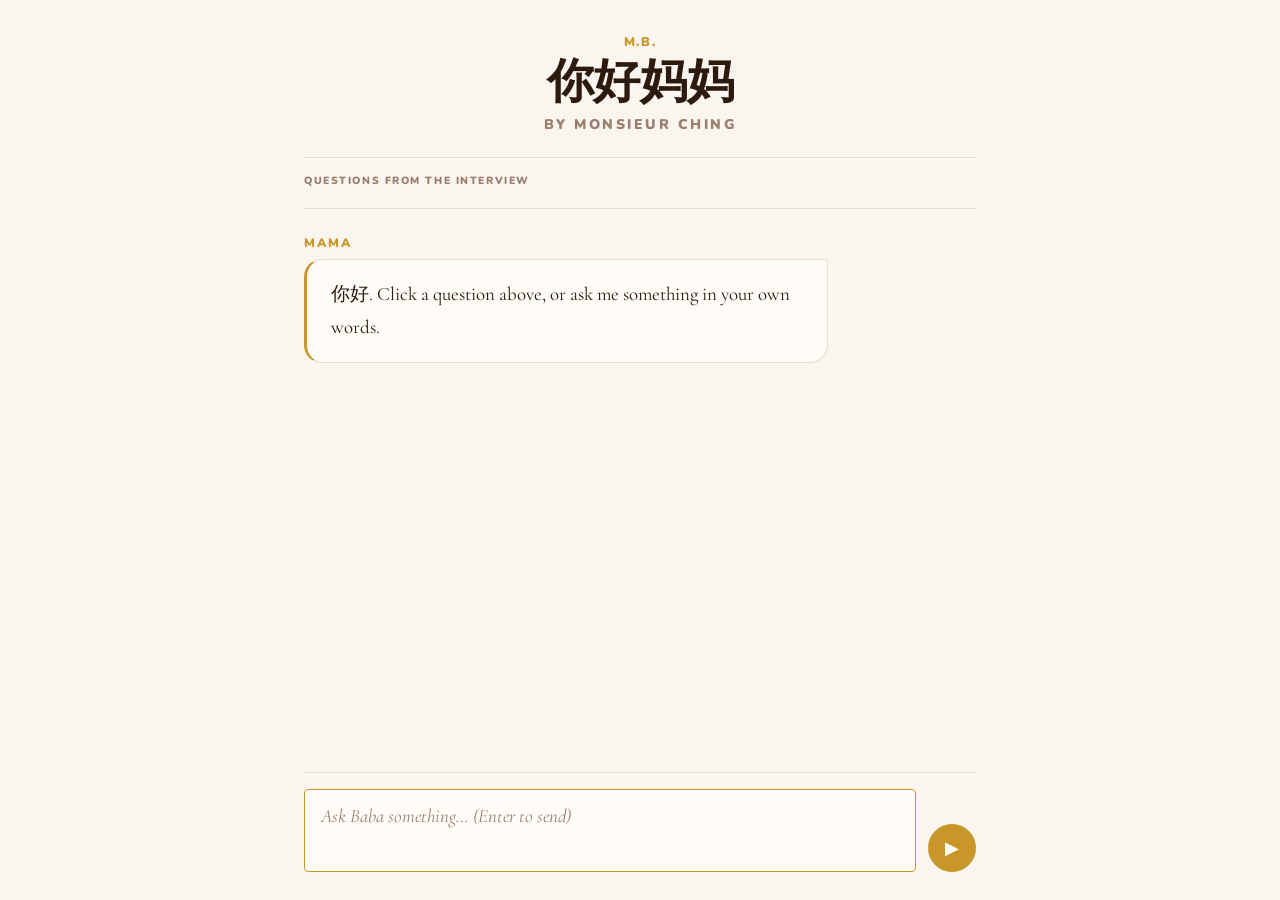
==== templates/index.html @ 6184de41 "Fix monogram M.C. → M.B. and wrap question chips vertically Co-Authored-By: Claude Sonnet 4.6 <norep" ====
<!DOCTYPE html>
<html lang="zh">
<head>
  <meta charset="UTF-8" />
  <meta name="viewport" content="width=device-width, initial-scale=1.0" />
  <title>你好妈妈</title>
  <link rel="stylesheet" href="/static/style.css" />
</head>
<body>
  <div id="app">
    <header>
      <div class="monogram">M.B.</div>
      <h1>你好妈妈</h1>
      <p class="byline">By Monsieur Ching</p>
    </header>

    <div id="questions-strip">
      <p class="qs-label">Questions from the interview</p>
      <div id="question-chips"></div>
    </div>

    <div id="chat-window">
      <div id="messages">
        <div class="message assistant">
          <div class="msg-label">Mama</div>
          <div class="bubble">
            你好. Click a question above, or ask me something in your own words.
          </div>
        </div>
      </div>
    </div>

    <div id="input-area">
      <textarea
        id="user-input"
        placeholder="Ask Baba something… (Enter to send)"
        rows="2"
        autofocus
      ></textarea>
      <button id="send-btn" title="Send">&#9654;</button>
    </div>
  </div>

  <!-- Persistent audio element: avoids autoplay policy issues across browsers -->
  <audio id="mama-audio" preload="none"></audio>

  <script>
    const messagesEl = document.getElementById("messages");
    const inputEl    = document.getElementById("user-input");
    const sendBtn    = document.getElementById("send-btn");
    const chipsEl    = document.getElementById("question-chips");

    let isLoading = false;
    const audioEl = document.getElementById("mama-audio");

    // Prime audio on first user interaction so iOS/Safari allows playback
    // after async gaps (fetch). Must be called synchronously within a gesture.
    let audioPrimed = false;
    function primeAudio() {
      if (audioPrimed) return;
      audioPrimed = true;
      const p = audioEl.play();
      if (p) p.catch(() => {});
      audioEl.pause();
    }

    // ── Load question chips ──────────────────────────────────────────
    fetch("/questions")
      .then(r => r.json())
      .then(qs => {
        let addedDivider = false;
        qs.forEach(q => {
          // Insert divider before the first non-featured, non-custom chip
          if (!addedDivider && typeof q.id === "number" && !q.custom_segments) {
            const div = document.createElement("span");
            div.className = "chip-divider";
            chipsEl.appendChild(div);
            addedDivider = true;
          }

          const chip = document.createElement("button");
          chip.className = q.custom_segments ? "chip chip-special" : "chip";
          chip.textContent = q.question.length > 90
            ? q.question.slice(0, 90) + "…"
            : q.question;
          chip.title = q.question;

          if (q.custom_segments) {
            // Custom chips play audio directly without going through /chat
            chip.addEventListener("click", () => {
              primeAudio();
              appendMessage("user", escHtml(q.question));
              const segs = q.custom_segments;
              const dur  = segs.reduce((s, seg) => s + (seg[1] - seg[0]), 0);
              const mins = Math.floor(dur / 60);
              const secs = Math.round(dur % 60);
              const durFmt = mins > 0 ? `${mins}m ${secs}s` : `${secs}s`;
              const segsJson = escHtml(JSON.stringify(segs));
              appendMessage("assistant", `
                <div class="answer-meta">${escHtml(q.start_fmt)} · ${durFmt}</div>
                <button class="replay-btn" onclick="playClip(null, null, ${segsJson})">
                  ▶ Play again
                </button>
              `);
              playClip(null, null, segs);
              scrollToBottom();
            });
          } else {
            chip.addEventListener("click", () => {
              inputEl.value = q.question;
              sendMessage();
            });
          }

          chipsEl.appendChild(chip);
        });
      });

    // ── Helpers ──────────────────────────────────────────────────────
    function scrollToBottom() {
      const w = document.getElementById("chat-window");
      w.scrollTop = w.scrollHeight;
    }

    function appendMessage(role, html) {
      const wrapper = document.createElement("div");
      wrapper.className = `message ${role}`;

      const label = document.createElement("div");
      label.className   = "msg-label";
      label.textContent = role === "user" ? "You" : "Mama";

      const bubble = document.createElement("div");
      bubble.className = "bubble";
      bubble.innerHTML = html;

      wrapper.appendChild(label);
      wrapper.appendChild(bubble);
      messagesEl.appendChild(wrapper);
      scrollToBottom();
      return bubble;
    }

    function setLoading(on) {
      isLoading        = on;
      sendBtn.disabled = on;
      inputEl.disabled = on;
      sendBtn.innerHTML = on ? "…" : "&#9654;";
    }

    function playClip(start, end, segments) {
      const url = segments
        ? `/clip?segments=${encodeURIComponent(JSON.stringify(segments))}`
        : `/clip?start=${start}&end=${end}`;
      audioEl.pause();
      audioEl.src = url;
      audioEl.load();
      audioEl.play().catch(() => {});
    }

    // ── Send ─────────────────────────────────────────────────────────
    async function sendMessage() {
      const text = inputEl.value.trim();
      if (!text || isLoading) return;

      primeAudio(); // Must be called synchronously before any await
      inputEl.value = "";
      appendMessage("user", escHtml(text));
      setLoading(true);

      const loadingBubble = appendMessage("assistant", '<span class="cursor">▌</span>');

      try {
        const res  = await fetch("/chat", {
          method:  "POST",
          headers: { "Content-Type": "application/json" },
          body:    JSON.stringify({ message: text }),
        });
        const data = await res.json();

        if (data.error) {
          loadingBubble.innerHTML = `<em>${escHtml(data.error)}</em>`;
        } else {
          const dur  = data.baba_duration || Math.round(data.clip_end - data.clip_start);
          const mins = Math.floor(dur / 60);
          const secs = dur % 60;
          const durFmt = mins > 0 ? `${mins}m ${secs}s` : `${secs}s`;
          const segs = data.baba_segments || null;
          const segsJson = segs ? escHtml(JSON.stringify(segs)) : "null";
          loadingBubble.innerHTML = `
            <div class="answer-meta">${escHtml(data.start_fmt)} · ${durFmt}</div>
            <button class="replay-btn" onclick="playClip(${data.clip_start}, ${data.clip_end}, ${segsJson})">
              ▶ Play again
            </button>
          `;
          playClip(data.clip_start, data.clip_end, segs);
        }
      } catch (err) {
        loadingBubble.innerHTML = `<em>Connection error: ${escHtml(err.message)}</em>`;
      }

      setLoading(false);
      inputEl.focus();
      scrollToBottom();
    }

    function escHtml(str) {
      return String(str)
        .replace(/&/g, "&amp;")
        .replace(/</g, "&lt;")
        .replace(/>/g, "&gt;")
        .replace(/"/g, "&quot;");
    }

    sendBtn.addEventListener("click", sendMessage);
    inputEl.addEventListener("keydown", e => {
      if (e.key === "Enter" && !e.shiftKey) { e.preventDefault(); sendMessage(); }
    });
  </script>
</body>
</html>
---- static/style.css ----
/* ── Fonts ───────────────────────────────────────────────────────── */
@import url('https://fonts.googleapis.com/css2?family=Nunito:wght@900&family=Cormorant+Garamond:ital,wght@0,400;0,500;0,600;1,400;1,500&display=swap');

/* ── Reset ───────────────────────────────────────────────────────── */
*, *::before, *::after { box-sizing: border-box; margin: 0; padding: 0; }

:root {
  --ivory:  #FAF6EF;
  --page:   #FFFCF7;
  --red:    #B85450;
  --gold:   #C9962A;
  --ink:    #2C1A0E;
  --muted:  #9A8070;
  --border: #E8DDD0;

  --font-display: 'Nunito', system-ui, sans-serif;
  --font-body:    'Cormorant Garamond', Georgia, serif;
}

html, body {
  height: 100%;
  background: var(--ivory);
  color: var(--ink);
  font-family: var(--font-body);
  font-size: 18px;
  line-height: 1.7;
}

/* ── Layout ──────────────────────────────────────────────────────── */
#app {
  display: flex;
  flex-direction: column;
  height: 100vh;
  max-width: 720px;
  margin: 0 auto;
  padding: 0 24px;
}

/* ── Header ──────────────────────────────────────────────────────── */
header {
  padding: 36px 0 20px;
  text-align: center;
  flex-shrink: 0;
  border-bottom: 1px solid var(--border);
  margin-bottom: 4px;
}

.monogram {
  font-family: var(--font-display);
  font-size: 0.7rem;
  font-weight: 900;
  letter-spacing: 0.12em;
  color: var(--gold);
  margin-bottom: 10px;
  line-height: 1;
}

header h1 {
  font-family: var(--font-display);
  font-weight: 900;
  font-size: 2.6rem;
  line-height: 1;
  letter-spacing: -0.01em;
  color: var(--ink);
}

header .byline {
  margin-top: 8px;
  font-size: 0.78rem;
  letter-spacing: 0.18em;
  text-transform: uppercase;
  color: var(--muted);
  font-family: var(--font-display);
  font-weight: 900;
}

/* ── Questions Strip ─────────────────────────────────────────────── */
#questions-strip {
  padding: 10px 0 6px;
  border-bottom: 1px solid var(--border);
  flex-shrink: 0;
}

.qs-label {
  font-family: var(--font-display);
  font-size: 0.58rem;
  font-weight: 900;
  letter-spacing: 0.15em;
  text-transform: uppercase;
  color: var(--muted);
  margin-bottom: 8px;
}

#question-chips {
  display: flex;
  flex-wrap: wrap;
  gap: 8px;
  padding-bottom: 4px;
  max-height: 120px;
  overflow-y: auto;
  scrollbar-width: thin;
  scrollbar-color: var(--border) transparent;
}

#question-chips::-webkit-scrollbar       { width: 3px; }
#question-chips::-webkit-scrollbar-track { background: transparent; }
#question-chips::-webkit-scrollbar-thumb { background: var(--border); border-radius: 2px; }

.chip {
  background: var(--page);
  border: 1px solid var(--border);
  border-radius: 99px;
  padding: 5px 14px;
  font-family: var(--font-body);
  font-size: 0.88rem;
  color: var(--ink);
  cursor: pointer;
  transition: border-color 0.15s, background 0.15s;
  white-space: nowrap;
  max-width: 300px;
  overflow: hidden;
  text-overflow: ellipsis;
}

.chip:hover {
  border-color: var(--gold);
  background: var(--ivory);
}

.chip-special {
  border-color: var(--gold);
  color: var(--gold);
  font-style: italic;
}

.chip-special:hover {
  background: #FDF8EE;
  border-color: #a87b1e;
  color: #a87b1e;
}

.chip-divider {
  flex-basis: 100%;
  height: 0;
  border-top: 1px solid var(--border);
  margin: 2px 0;
}

/* ── Answer elements ─────────────────────────────────────────────── */
.answer-meta {
  font-family: var(--font-display);
  font-size: 0.58rem;
  font-weight: 900;
  letter-spacing: 0.12em;
  text-transform: uppercase;
  color: var(--gold);
  margin-bottom: 10px;
}

.answer-text {
  font-size: 1rem;
  line-height: 1.75;
  color: var(--ink);
  white-space: pre-wrap;
}

.replay-btn {
  display: inline-block;
  margin-top: 14px;
  background: none;
  border: 1px solid var(--border);
  border-radius: 4px;
  padding: 4px 14px;
  font-family: var(--font-display);
  font-size: 0.62rem;
  font-weight: 900;
  letter-spacing: 0.1em;
  color: var(--muted);
  cursor: pointer;
  transition: border-color 0.15s, color 0.15s;
}

.replay-btn:hover {
  border-color: var(--gold);
  color: var(--gold);
}

/* ── Chat Window ─────────────────────────────────────────────────── */
#chat-window {
  flex: 1;
  overflow-y: auto;
  padding: 24px 0 8px;
  scrollbar-width: thin;
  scrollbar-color: var(--border) transparent;
}

#messages {
  display: flex;
  flex-direction: column;
  gap: 28px;
}

/* ── Messages ────────────────────────────────────────────────────── */
.message { display: flex; flex-direction: column; }

.message.user      { align-items: flex-end; }
.message.assistant { align-items: flex-start; }

/* Label above each bubble */
.msg-label {
  font-size: 0.68rem;
  letter-spacing: 0.16em;
  text-transform: uppercase;
  font-family: var(--font-display);
  font-weight: 900;
  margin-bottom: 5px;
  color: var(--muted);
}

.message.user .msg-label      { color: var(--red); }
.message.assistant .msg-label { color: var(--gold); }

/* Bubbles */
.bubble {
  max-width: 78%;
  padding: 18px 24px;
  font-family: var(--font-body);
  font-size: 1.05rem;
  line-height: 1.75;
  position: relative;
}

.message.user .bubble {
  background: var(--red);
  color: #FAF6EF;
  border-radius: 2px 18px 18px 18px;
}

.message.assistant .bubble {
  background: var(--page);
  color: var(--ink);
  border-radius: 18px 2px 18px 18px;
  border: 1px solid var(--border);
  border-left: 3px solid var(--gold);
}

/* Bilingual divider inside assistant bubbles */
.message.assistant .bubble hr {
  border: none;
  border-top: 2px solid var(--border);
  margin: 1.2em 0 0.6em;
  position: relative;
}

.message.assistant .bubble hr::after {
  content: '中文';
  position: absolute;
  top: -0.65em;
  left: 0;
  background: var(--page);
  padding: 0 8px 0 0;
  font-family: var(--font-display);
  font-size: 0.58rem;
  font-weight: 900;
  letter-spacing: 0.12em;
  color: var(--gold);
  text-transform: uppercase;
}

/* Markdown inside bubbles */
.bubble p            { margin: 0 0 0.7em; }
.bubble p:last-child { margin-bottom: 0; }

.bubble strong {
  font-weight: 600;
  color: var(--ink);
}

.bubble em {
  font-style: italic;
  color: var(--muted);
}

.bubble ul, .bubble ol {
  padding-left: 1.4em;
  margin: 0.4em 0;
}

.bubble li { margin-bottom: 0.25em; }

.bubble blockquote {
  border-left: 2px solid var(--gold);
  margin: 0.6em 0;
  padding-left: 14px;
  font-style: italic;
  color: var(--muted);
}

.bubble code {
  font-family: monospace;
  font-size: 0.88em;
  background: rgba(0,0,0,0.06);
  padding: 1px 5px;
  border-radius: 3px;
}

/* Streaming cursor */
.cursor {
  display: inline-block;
  color: var(--gold);
  animation: blink 0.85s step-end infinite;
  margin-left: 1px;
}
@keyframes blink {
  0%, 100% { opacity: 1; }
  50%       { opacity: 0; }
}

/* ── Input Area ──────────────────────────────────────────────────── */
#input-area {
  display: flex;
  gap: 12px;
  align-items: flex-end;
  padding: 16px 0 28px;
  flex-shrink: 0;
  border-top: 1px solid var(--border);
  margin-top: 4px;
}

#user-input {
  flex: 1;
  background: var(--page);
  color: var(--ink);
  border: 1px solid var(--border);
  border-radius: 4px;
  padding: 12px 16px;
  font-family: var(--font-body);
  font-size: 1.05rem;
  line-height: 1.5;
  resize: none;
  outline: none;
  transition: border-color 0.2s;
  min-height: 52px;
  max-height: 160px;
  overflow-y: auto;
}

#user-input:focus {
  border-color: var(--gold);
}

#user-input::placeholder {
  color: var(--muted);
  font-style: italic;
}

#send-btn {
  background: var(--gold);
  color: #fff;
  border: none;
  border-radius: 50%;
  width: 48px;
  height: 48px;
  font-size: 1rem;
  cursor: pointer;
  flex-shrink: 0;
  transition: background 0.2s, transform 0.1s;
  display: flex;
  align-items: center;
  justify-content: center;
}

#send-btn:hover:not(:disabled) {
  background: #B8821A;
  transform: scale(1.06);
}

#send-btn:disabled {
  opacity: 0.45;
  cursor: not-allowed;
}

/* ── Scrollbar ───────────────────────────────────────────────────── */
#chat-window::-webkit-scrollbar       { width: 4px; }
#chat-window::-webkit-scrollbar-track { background: transparent; }
#chat-window::-webkit-scrollbar-thumb { background: var(--border); border-radius: 2px; }

/* ── Responsive ──────────────────────────────────────────────────── */
@media (max-width: 540px) {
  .bubble { max-width: 90%; font-size: 1rem; }
  header h1 { font-size: 2rem; }
}
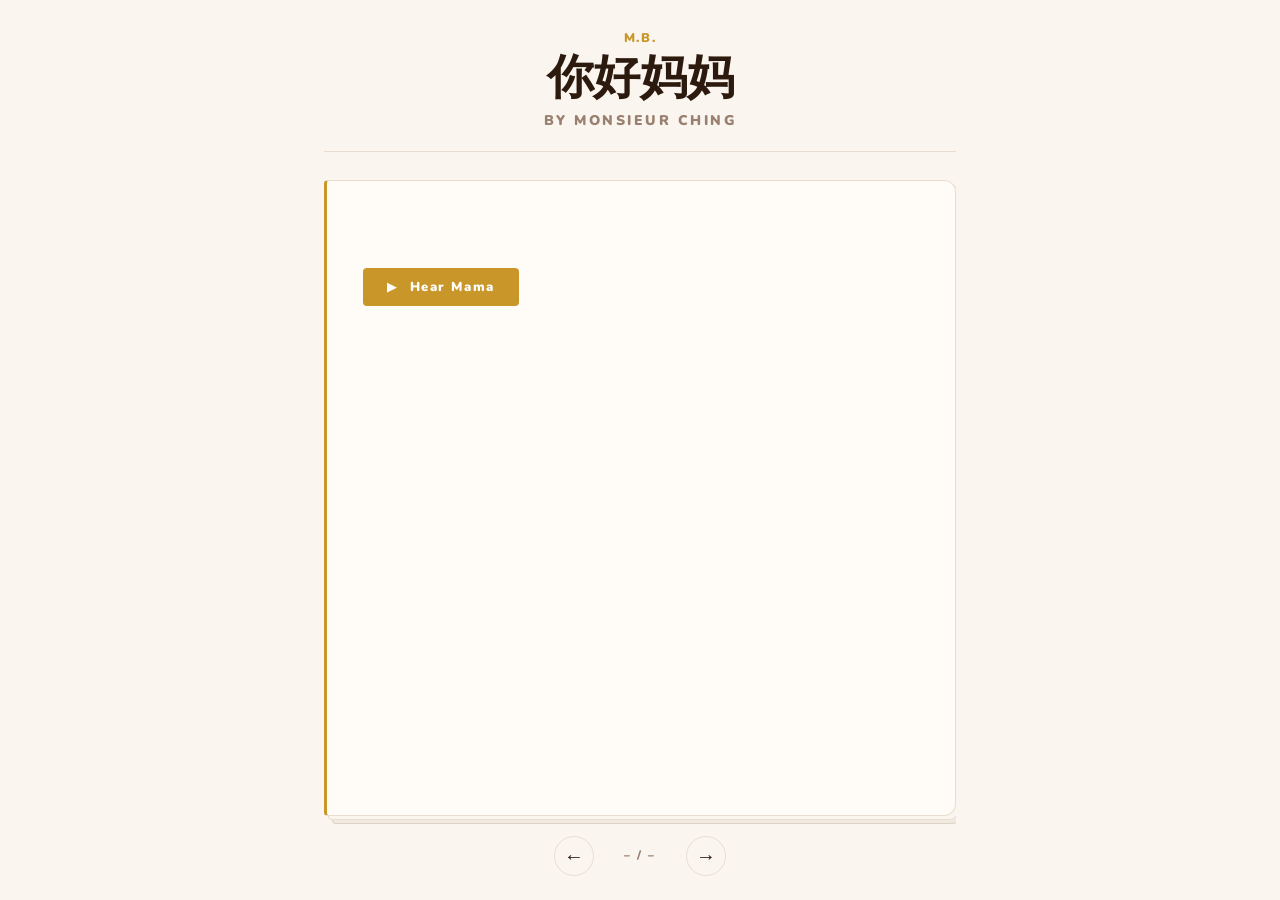
==== commit 1a81cf63: "Replace chat UI with card deck flipbook experience Each question is now a full card. Tap "Hear Mama"" ====
--- a/templates/index.html
+++ b/templates/index.html
@@ -14,48 +14,47 @@
       <p class="byline">By Monsieur Ching</p>
     </header>
 
-    <div id="questions-strip">
-      <p class="qs-label">Questions from the interview</p>
-      <div id="question-chips"></div>
-    </div>
-
-    <div id="chat-window">
-      <div id="messages">
-        <div class="message assistant">
-          <div class="msg-label">Mama</div>
-          <div class="bubble">
-            你好. Click a question above, or ask me something in your own words.
-          </div>
+    <div id="deck-area">
+      <div id="card">
+        <div id="card-label"></div>
+        <div id="card-question"></div>
+        <button id="play-btn">▶ &nbsp;Hear Mama</button>
+        <div id="card-answer" class="hidden">
+          <div class="answer-rule"><span>Mama's answer</span></div>
+          <div id="answer-meta"></div>
+          <div id="answer-text"></div>
+          <button id="replay-btn">▶ &nbsp;Play again</button>
         </div>
       </div>
-    </div>
 
-    <div id="input-area">
-      <textarea
-        id="user-input"
-        placeholder="Ask Baba something… (Enter to send)"
-        rows="2"
-        autofocus
-      ></textarea>
-      <button id="send-btn" title="Send">&#9654;</button>
+      <div id="card-nav">
+        <button id="prev-btn" title="Previous (←)">&#8592;</button>
+        <span id="counter-text">– / –</span>
+        <button id="next-btn" title="Next (→)">&#8594;</button>
+      </div>
     </div>
   </div>
 
-  <!-- Persistent audio element: avoids autoplay policy issues across browsers -->
   <audio id="mama-audio" preload="none"></audio>
 
   <script>
-    const messagesEl = document.getElementById("messages");
-    const inputEl    = document.getElementById("user-input");
-    const sendBtn    = document.getElementById("send-btn");
-    const chipsEl    = document.getElementById("question-chips");
+    const cardEl      = document.getElementById("card");
+    const labelEl     = document.getElementById("card-label");
+    const questionEl  = document.getElementById("card-question");
+    const playBtn     = document.getElementById("play-btn");
+    const answerEl    = document.getElementById("card-answer");
+    const answerMeta  = document.getElementById("answer-meta");
+    const answerText  = document.getElementById("answer-text");
+    const replayBtn   = document.getElementById("replay-btn");
+    const counterEl   = document.getElementById("counter-text");
+    const prevBtn     = document.getElementById("prev-btn");
+    const nextBtn     = document.getElementById("next-btn");
+    const audioEl     = document.getElementById("mama-audio");
 
-    let isLoading = false;
-    const audioEl = document.getElementById("mama-audio");
+    let cards       = [];
+    let currentIdx  = 0;
+    let audioPrimed = false;
 
-    // Prime audio on first user interaction so iOS/Safari allows playback
-    // after async gaps (fetch). Must be called synchronously within a gesture.
-    let audioPrimed = false;
     function primeAudio() {
       if (audioPrimed) return;
       audioPrimed = true;
@@ -64,158 +63,91 @@
       audioEl.pause();
     }
 
-    // ── Load question chips ──────────────────────────────────────────
-    fetch("/questions")
-      .then(r => r.json())
-      .then(qs => {
-        let addedDivider = false;
-        qs.forEach(q => {
-          // Insert divider before the first non-featured, non-custom chip
-          if (!addedDivider && typeof q.id === "number" && !q.custom_segments) {
-            const div = document.createElement("span");
-            div.className = "chip-divider";
-            chipsEl.appendChild(div);
-            addedDivider = true;
-          }
-
-          const chip = document.createElement("button");
-          chip.className = q.custom_segments ? "chip chip-special" : "chip";
-          chip.textContent = q.question.length > 90
-            ? q.question.slice(0, 90) + "…"
-            : q.question;
-          chip.title = q.question;
-
-          if (q.custom_segments) {
-            // Custom chips play audio directly without going through /chat
-            chip.addEventListener("click", () => {
-              primeAudio();
-              appendMessage("user", escHtml(q.question));
-              const segs = q.custom_segments;
-              const dur  = segs.reduce((s, seg) => s + (seg[1] - seg[0]), 0);
-              const mins = Math.floor(dur / 60);
-              const secs = Math.round(dur % 60);
-              const durFmt = mins > 0 ? `${mins}m ${secs}s` : `${secs}s`;
-              const segsJson = escHtml(JSON.stringify(segs));
-              appendMessage("assistant", `
-                <div class="answer-meta">${escHtml(q.start_fmt)} · ${durFmt}</div>
-                <button class="replay-btn" onclick="playClip(null, null, ${segsJson})">
-                  ▶ Play again
-                </button>
-              `);
-              playClip(null, null, segs);
-              scrollToBottom();
-            });
-          } else {
-            chip.addEventListener("click", () => {
-              inputEl.value = q.question;
-              sendMessage();
-            });
-          }
-
-          chipsEl.appendChild(chip);
-        });
-      });
-
-    // ── Helpers ──────────────────────────────────────────────────────
-    function scrollToBottom() {
-      const w = document.getElementById("chat-window");
-      w.scrollTop = w.scrollHeight;
-    }
-
-    function appendMessage(role, html) {
-      const wrapper = document.createElement("div");
-      wrapper.className = `message ${role}`;
-
-      const label = document.createElement("div");
-      label.className   = "msg-label";
-      label.textContent = role === "user" ? "You" : "Mama";
-
-      const bubble = document.createElement("div");
-      bubble.className = "bubble";
-      bubble.innerHTML = html;
-
-      wrapper.appendChild(label);
-      wrapper.appendChild(bubble);
-      messagesEl.appendChild(wrapper);
-      scrollToBottom();
-      return bubble;
-    }
-
-    function setLoading(on) {
-      isLoading        = on;
-      sendBtn.disabled = on;
-      inputEl.disabled = on;
-      sendBtn.innerHTML = on ? "…" : "&#9654;";
-    }
-
-    function playClip(start, end, segments) {
-      const url = segments
-        ? `/clip?segments=${encodeURIComponent(JSON.stringify(segments))}`
-        : `/clip?start=${start}&end=${end}`;
+    function playClip(segments) {
+      const url = `/clip?segments=${encodeURIComponent(JSON.stringify(segments))}`;
       audioEl.pause();
       audioEl.src = url;
       audioEl.load();
       audioEl.play().catch(() => {});
     }
 
-    // ── Send ─────────────────────────────────────────────────────────
-    async function sendMessage() {
-      const text = inputEl.value.trim();
-      if (!text || isLoading) return;
+    function renderCard() {
+      const c = cards[currentIdx];
 
-      primeAudio(); // Must be called synchronously before any await
-      inputEl.value = "";
-      appendMessage("user", escHtml(text));
-      setLoading(true);
+      labelEl.textContent    = c.label || "";
+      questionEl.textContent = c.question;
+      counterEl.textContent  = `${currentIdx + 1} / ${cards.length}`;
 
-      const loadingBubble = appendMessage("assistant", '<span class="cursor">▌</span>');
+      answerEl.classList.add("hidden");
+      playBtn.style.display = "";
+      answerText.textContent = "";
+      answerMeta.textContent = "";
 
-      try {
-        const res  = await fetch("/chat", {
-          method:  "POST",
-          headers: { "Content-Type": "application/json" },
-          body:    JSON.stringify({ message: text }),
-        });
-        const data = await res.json();
-
-        if (data.error) {
-          loadingBubble.innerHTML = `<em>${escHtml(data.error)}</em>`;
-        } else {
-          const dur  = data.baba_duration || Math.round(data.clip_end - data.clip_start);
-          const mins = Math.floor(dur / 60);
-          const secs = dur % 60;
-          const durFmt = mins > 0 ? `${mins}m ${secs}s` : `${secs}s`;
-          const segs = data.baba_segments || null;
-          const segsJson = segs ? escHtml(JSON.stringify(segs)) : "null";
-          loadingBubble.innerHTML = `
-            <div class="answer-meta">${escHtml(data.start_fmt)} · ${durFmt}</div>
-            <button class="replay-btn" onclick="playClip(${data.clip_start}, ${data.clip_end}, ${segsJson})">
-              ▶ Play again
-            </button>
-          `;
-          playClip(data.clip_start, data.clip_end, segs);
-        }
-      } catch (err) {
-        loadingBubble.innerHTML = `<em>Connection error: ${escHtml(err.message)}</em>`;
-      }
-
-      setLoading(false);
-      inputEl.focus();
-      scrollToBottom();
+      prevBtn.disabled = currentIdx === 0;
+      nextBtn.disabled = currentIdx === cards.length - 1;
     }
 
-    function escHtml(str) {
-      return String(str)
-        .replace(/&/g, "&amp;")
-        .replace(/</g, "&lt;")
-        .replace(/>/g, "&gt;")
-        .replace(/"/g, "&quot;");
+    function showCard(idx) {
+      cardEl.classList.add("fading");
+      setTimeout(() => {
+        currentIdx = idx;
+        renderCard();
+        cardEl.classList.remove("fading");
+      }, 180);
     }
 
-    sendBtn.addEventListener("click", sendMessage);
-    inputEl.addEventListener("keydown", e => {
-      if (e.key === "Enter" && !e.shiftKey) { e.preventDefault(); sendMessage(); }
+    function revealAnswer() {
+      const c    = cards[currentIdx];
+      const segs = c.custom_segments || c.segments;
+      const dur  = segs.reduce((s, seg) => s + (seg[1] - seg[0]), 0);
+      const mins = Math.floor(dur / 60);
+      const secs = Math.round(dur % 60);
+      const fmt  = mins > 0 ? `${mins}m ${secs}s` : `${secs}s`;
+
+      answerMeta.textContent = `${c.start_fmt} · ${fmt}`;
+      answerText.textContent = c.answer_text || "";
+      answerEl.classList.remove("hidden");
+      playBtn.style.display = "none";
+    }
+
+    playBtn.addEventListener("click", () => {
+      primeAudio();
+      const c = cards[currentIdx];
+      playClip(c.custom_segments || c.segments);
+      revealAnswer();
     });
+
+    replayBtn.addEventListener("click", () => {
+      primeAudio();
+      const c = cards[currentIdx];
+      playClip(c.custom_segments || c.segments);
+    });
+
+    prevBtn.addEventListener("click", () => {
+      if (currentIdx > 0) showCard(currentIdx - 1);
+    });
+
+    nextBtn.addEventListener("click", () => {
+      if (currentIdx < cards.length - 1) showCard(currentIdx + 1);
+    });
+
+    document.addEventListener("keydown", e => {
+      if (e.key === "ArrowLeft")  prevBtn.click();
+      else if (e.key === "ArrowRight") nextBtn.click();
+      else if ((e.key === " " || e.key === "Enter") && !answerEl.classList.contains("hidden") === false) {
+        // already revealed — do nothing
+      } else if (e.key === " " && answerEl.classList.contains("hidden")) {
+        e.preventDefault();
+        playBtn.click();
+      }
+    });
+
+    fetch("/questions")
+      .then(r => r.json())
+      .then(qs => {
+        cards = qs;
+        if (cards.length) renderCard();
+      });
   </script>
 </body>
 </html>
--- a/static/style.css
+++ b/static/style.css
@@ -31,18 +31,18 @@
   display: flex;
   flex-direction: column;
   height: 100vh;
-  max-width: 720px;
+  max-width: 680px;
   margin: 0 auto;
   padding: 0 24px;
 }
 
 /* ── Header ──────────────────────────────────────────────────────── */
 header {
-  padding: 36px 0 20px;
+  padding: 32px 0 18px;
   text-align: center;
   flex-shrink: 0;
   border-bottom: 1px solid var(--border);
-  margin-bottom: 4px;
+  margin-bottom: 0;
 }
 
 .monogram {
@@ -74,103 +74,153 @@
   font-weight: 900;
 }
 
-/* ── Questions Strip ─────────────────────────────────────────────── */
-#questions-strip {
-  padding: 10px 0 6px;
-  border-bottom: 1px solid var(--border);
-  flex-shrink: 0;
-}
-
-.qs-label {
-  font-family: var(--font-display);
-  font-size: 0.58rem;
-  font-weight: 900;
-  letter-spacing: 0.15em;
-  text-transform: uppercase;
-  color: var(--muted);
-  margin-bottom: 8px;
-}
-
-#question-chips {
-  display: flex;
-  flex-wrap: wrap;
-  gap: 8px;
-  padding-bottom: 4px;
-  max-height: 120px;
+/* ── Deck Area ───────────────────────────────────────────────────── */
+#deck-area {
+  flex: 1;
+  display: flex;
+  flex-direction: column;
+  padding: 28px 0 24px;
+  gap: 20px;
+  overflow: hidden;
+}
+
+/* ── Card ────────────────────────────────────────────────────────── */
+#card {
+  flex: 1;
+  display: flex;
+  flex-direction: column;
+  background: var(--page);
+  border: 1px solid var(--border);
+  border-left: 3px solid var(--gold);
+  border-radius: 4px 12px 12px 4px;
+  padding: 32px 36px 28px;
   overflow-y: auto;
+  box-shadow:
+    4px 4px 0 -1px var(--ivory),
+    4px 4px 0  0px var(--border),
+    8px 8px 0 -1px #F0E9DF,
+    8px 8px 0  0px #DDD4C6;
+  transition: opacity 0.18s ease;
   scrollbar-width: thin;
   scrollbar-color: var(--border) transparent;
 }
 
-#question-chips::-webkit-scrollbar       { width: 3px; }
-#question-chips::-webkit-scrollbar-track { background: transparent; }
-#question-chips::-webkit-scrollbar-thumb { background: var(--border); border-radius: 2px; }
-
-.chip {
-  background: var(--page);
-  border: 1px solid var(--border);
-  border-radius: 99px;
-  padding: 5px 14px;
+#card::-webkit-scrollbar       { width: 3px; }
+#card::-webkit-scrollbar-track { background: transparent; }
+#card::-webkit-scrollbar-thumb { background: var(--border); border-radius: 2px; }
+
+#card.fading { opacity: 0; }
+
+/* ── Card label ──────────────────────────────────────────────────── */
+#card-label {
+  font-family: var(--font-display);
+  font-size: 0.58rem;
+  font-weight: 900;
+  letter-spacing: 0.18em;
+  text-transform: uppercase;
+  color: var(--muted);
+  margin-bottom: 16px;
+  min-height: 1em;
+}
+
+/* ── Card question ───────────────────────────────────────────────── */
+#card-question {
   font-family: var(--font-body);
-  font-size: 0.88rem;
-  color: var(--ink);
+  font-size: 1.55rem;
+  font-weight: 500;
+  line-height: 1.45;
+  color: var(--ink);
+  flex-shrink: 0;
+}
+
+/* ── Play button ─────────────────────────────────────────────────── */
+#play-btn {
+  margin-top: 28px;
+  align-self: flex-start;
+  background: var(--gold);
+  color: #fff;
+  border: none;
+  border-radius: 4px;
+  padding: 10px 24px;
+  font-family: var(--font-display);
+  font-size: 0.72rem;
+  font-weight: 900;
+  letter-spacing: 0.12em;
   cursor: pointer;
-  transition: border-color 0.15s, background 0.15s;
+  transition: background 0.15s, transform 0.1s;
+  flex-shrink: 0;
+}
+
+#play-btn:hover {
+  background: #B8821A;
+  transform: scale(1.03);
+}
+
+/* ── Answer section ──────────────────────────────────────────────── */
+#card-answer {
+  margin-top: 28px;
+  display: flex;
+  flex-direction: column;
+  gap: 14px;
+  animation: fadeUp 0.3s ease;
+}
+
+#card-answer.hidden { display: none; }
+
+@keyframes fadeUp {
+  from { opacity: 0; transform: translateY(8px); }
+  to   { opacity: 1; transform: translateY(0); }
+}
+
+.answer-rule {
+  display: flex;
+  align-items: center;
+  gap: 12px;
+  color: var(--muted);
+}
+
+.answer-rule::before,
+.answer-rule::after {
+  content: '';
+  flex: 1;
+  height: 1px;
+  background: var(--border);
+}
+
+.answer-rule span {
+  font-family: var(--font-display);
+  font-size: 0.55rem;
+  font-weight: 900;
+  letter-spacing: 0.18em;
+  text-transform: uppercase;
   white-space: nowrap;
-  max-width: 300px;
-  overflow: hidden;
-  text-overflow: ellipsis;
-}
-
-.chip:hover {
-  border-color: var(--gold);
-  background: var(--ivory);
-}
-
-.chip-special {
-  border-color: var(--gold);
-  color: var(--gold);
+  color: var(--gold);
+}
+
+#answer-meta {
+  font-family: var(--font-display);
+  font-size: 0.58rem;
+  font-weight: 900;
+  letter-spacing: 0.12em;
+  text-transform: uppercase;
+  color: var(--muted);
+}
+
+#answer-text {
+  font-family: var(--font-body);
+  font-size: 1.05rem;
+  line-height: 1.75;
+  color: var(--ink);
   font-style: italic;
-}
-
-.chip-special:hover {
-  background: #FDF8EE;
-  border-color: #a87b1e;
-  color: #a87b1e;
-}
-
-.chip-divider {
-  flex-basis: 100%;
-  height: 0;
-  border-top: 1px solid var(--border);
-  margin: 2px 0;
-}
-
-/* ── Answer elements ─────────────────────────────────────────────── */
-.answer-meta {
-  font-family: var(--font-display);
-  font-size: 0.58rem;
-  font-weight: 900;
-  letter-spacing: 0.12em;
-  text-transform: uppercase;
-  color: var(--gold);
-  margin-bottom: 10px;
-}
-
-.answer-text {
-  font-size: 1rem;
-  line-height: 1.75;
-  color: var(--ink);
   white-space: pre-wrap;
 }
 
-.replay-btn {
-  display: inline-block;
-  margin-top: 14px;
+#replay-btn {
+  align-self: flex-start;
   background: none;
   border: 1px solid var(--border);
   border-radius: 4px;
-  padding: 4px 14px;
+  padding: 5px 16px;
   font-family: var(--font-display);
   font-size: 0.62rem;
   font-weight: 900;
@@ -180,213 +230,62 @@
   transition: border-color 0.15s, color 0.15s;
 }
 
-.replay-btn:hover {
+#replay-btn:hover {
   border-color: var(--gold);
   color: var(--gold);
 }
 
-/* ── Chat Window ─────────────────────────────────────────────────── */
-#chat-window {
-  flex: 1;
-  overflow-y: auto;
-  padding: 24px 0 8px;
-  scrollbar-width: thin;
-  scrollbar-color: var(--border) transparent;
-}
-
-#messages {
-  display: flex;
-  flex-direction: column;
-  gap: 28px;
-}
-
-/* ── Messages ────────────────────────────────────────────────────── */
-.message { display: flex; flex-direction: column; }
-
-.message.user      { align-items: flex-end; }
-.message.assistant { align-items: flex-start; }
-
-/* Label above each bubble */
-.msg-label {
-  font-size: 0.68rem;
-  letter-spacing: 0.16em;
-  text-transform: uppercase;
-  font-family: var(--font-display);
-  font-weight: 900;
-  margin-bottom: 5px;
-  color: var(--muted);
-}
-
-.message.user .msg-label      { color: var(--red); }
-.message.assistant .msg-label { color: var(--gold); }
-
-/* Bubbles */
-.bubble {
-  max-width: 78%;
-  padding: 18px 24px;
-  font-family: var(--font-body);
-  font-size: 1.05rem;
-  line-height: 1.75;
-  position: relative;
-}
-
-.message.user .bubble {
-  background: var(--red);
-  color: #FAF6EF;
-  border-radius: 2px 18px 18px 18px;
-}
-
-.message.assistant .bubble {
-  background: var(--page);
-  color: var(--ink);
-  border-radius: 18px 2px 18px 18px;
-  border: 1px solid var(--border);
-  border-left: 3px solid var(--gold);
-}
-
-/* Bilingual divider inside assistant bubbles */
-.message.assistant .bubble hr {
-  border: none;
-  border-top: 2px solid var(--border);
-  margin: 1.2em 0 0.6em;
-  position: relative;
-}
-
-.message.assistant .bubble hr::after {
-  content: '中文';
-  position: absolute;
-  top: -0.65em;
-  left: 0;
-  background: var(--page);
-  padding: 0 8px 0 0;
-  font-family: var(--font-display);
-  font-size: 0.58rem;
-  font-weight: 900;
-  letter-spacing: 0.12em;
-  color: var(--gold);
-  text-transform: uppercase;
-}
-
-/* Markdown inside bubbles */
-.bubble p            { margin: 0 0 0.7em; }
-.bubble p:last-child { margin-bottom: 0; }
-
-.bubble strong {
-  font-weight: 600;
-  color: var(--ink);
-}
-
-.bubble em {
-  font-style: italic;
-  color: var(--muted);
-}
-
-.bubble ul, .bubble ol {
-  padding-left: 1.4em;
-  margin: 0.4em 0;
-}
-
-.bubble li { margin-bottom: 0.25em; }
-
-.bubble blockquote {
-  border-left: 2px solid var(--gold);
-  margin: 0.6em 0;
-  padding-left: 14px;
-  font-style: italic;
-  color: var(--muted);
-}
-
-.bubble code {
-  font-family: monospace;
-  font-size: 0.88em;
-  background: rgba(0,0,0,0.06);
-  padding: 1px 5px;
-  border-radius: 3px;
-}
-
-/* Streaming cursor */
-.cursor {
-  display: inline-block;
-  color: var(--gold);
-  animation: blink 0.85s step-end infinite;
-  margin-left: 1px;
-}
-@keyframes blink {
-  0%, 100% { opacity: 1; }
-  50%       { opacity: 0; }
-}
-
-/* ── Input Area ──────────────────────────────────────────────────── */
-#input-area {
-  display: flex;
-  gap: 12px;
-  align-items: flex-end;
-  padding: 16px 0 28px;
-  flex-shrink: 0;
-  border-top: 1px solid var(--border);
-  margin-top: 4px;
-}
-
-#user-input {
-  flex: 1;
-  background: var(--page);
-  color: var(--ink);
-  border: 1px solid var(--border);
-  border-radius: 4px;
-  padding: 12px 16px;
-  font-family: var(--font-body);
-  font-size: 1.05rem;
-  line-height: 1.5;
-  resize: none;
-  outline: none;
-  transition: border-color 0.2s;
-  min-height: 52px;
-  max-height: 160px;
-  overflow-y: auto;
-}
-
-#user-input:focus {
-  border-color: var(--gold);
-}
-
-#user-input::placeholder {
-  color: var(--muted);
-  font-style: italic;
-}
-
-#send-btn {
-  background: var(--gold);
-  color: #fff;
-  border: none;
-  border-radius: 50%;
-  width: 48px;
-  height: 48px;
-  font-size: 1rem;
-  cursor: pointer;
-  flex-shrink: 0;
-  transition: background 0.2s, transform 0.1s;
+/* ── Navigation ──────────────────────────────────────────────────── */
+#card-nav {
+  flex-shrink: 0;
   display: flex;
   align-items: center;
   justify-content: center;
-}
-
-#send-btn:hover:not(:disabled) {
-  background: #B8821A;
-  transform: scale(1.06);
-}
-
-#send-btn:disabled {
-  opacity: 0.45;
+  gap: 20px;
+}
+
+#counter-text {
+  font-family: var(--font-display);
+  font-size: 0.65rem;
+  font-weight: 900;
+  letter-spacing: 0.18em;
+  color: var(--muted);
+  min-width: 52px;
+  text-align: center;
+}
+
+#prev-btn,
+#next-btn {
+  background: none;
+  border: 1px solid var(--border);
+  border-radius: 50%;
+  width: 40px;
+  height: 40px;
+  font-size: 1.1rem;
+  color: var(--ink);
+  cursor: pointer;
+  transition: border-color 0.15s, color 0.15s, transform 0.1s;
+  display: flex;
+  align-items: center;
+  justify-content: center;
+}
+
+#prev-btn:hover:not(:disabled),
+#next-btn:hover:not(:disabled) {
+  border-color: var(--gold);
+  color: var(--gold);
+  transform: scale(1.08);
+}
+
+#prev-btn:disabled,
+#next-btn:disabled {
+  opacity: 0.25;
   cursor: not-allowed;
 }
-
-/* ── Scrollbar ───────────────────────────────────────────────────── */
-#chat-window::-webkit-scrollbar       { width: 4px; }
-#chat-window::-webkit-scrollbar-track { background: transparent; }
-#chat-window::-webkit-scrollbar-thumb { background: var(--border); border-radius: 2px; }
 
 /* ── Responsive ──────────────────────────────────────────────────── */
 @media (max-width: 540px) {
-  .bubble { max-width: 90%; font-size: 1rem; }
-  header h1 { font-size: 2rem; }
-}
+  header h1     { font-size: 2rem; }
+  #card         { padding: 24px 22px 20px; }
+  #card-question { font-size: 1.3rem; }
+}
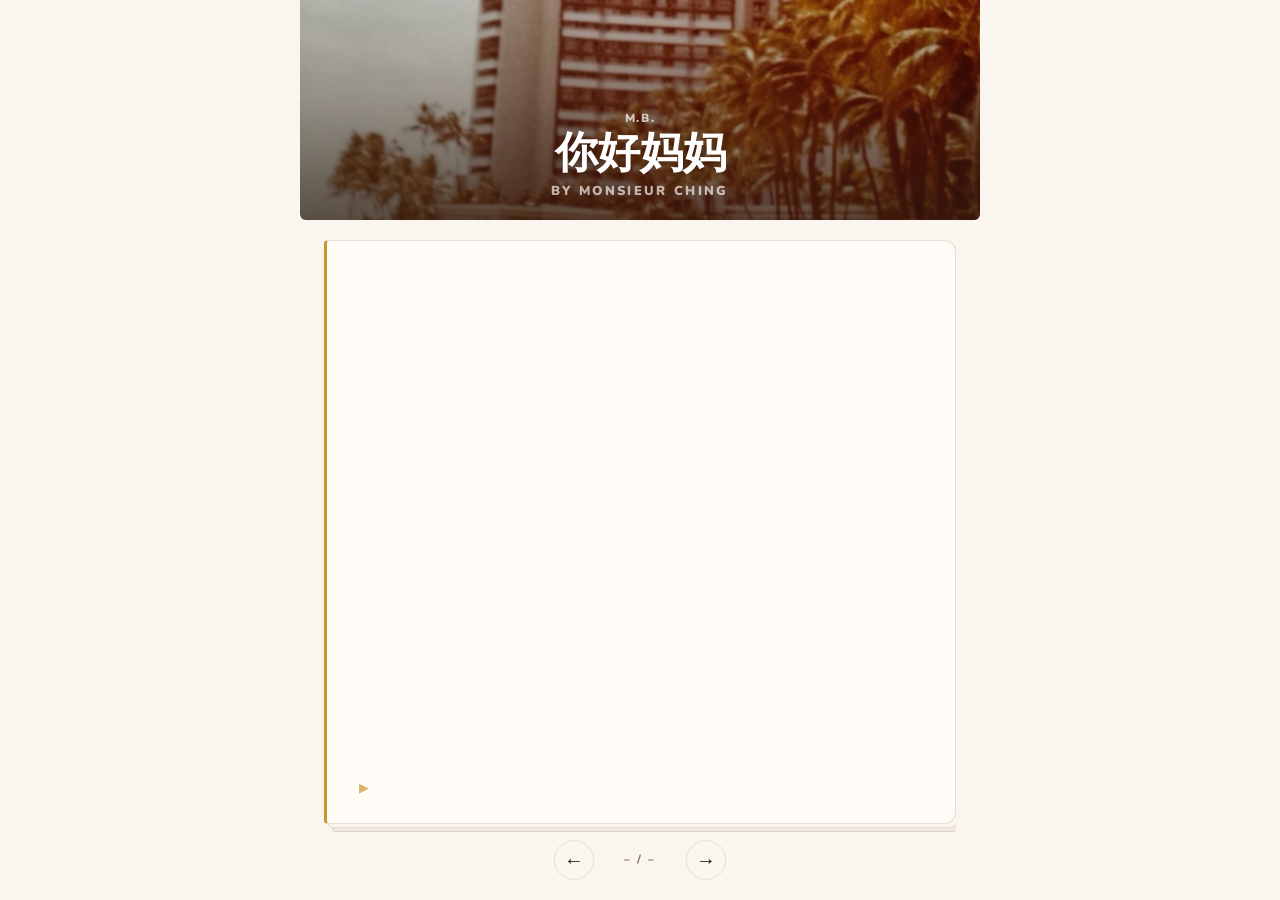
==== commit 2e66299d: "Add rotating photos to header, make card fully clickable - Five vintage family photos crossfade in t" ====
--- a/templates/index.html
+++ b/templates/index.html
@@ -8,22 +8,32 @@
 </head>
 <body>
   <div id="app">
+
     <header>
-      <div class="monogram">M.B.</div>
-      <h1>你好妈妈</h1>
-      <p class="byline">By Monsieur Ching</p>
+      <div id="photo-stage">
+        <img class="photo active" src="/static/photos/photo1.jpg" alt="">
+        <img class="photo"        src="/static/photos/photo2.jpg" alt="">
+        <img class="photo"        src="/static/photos/photo3.jpg" alt="">
+        <img class="photo"        src="/static/photos/photo4.jpg" alt="">
+        <img class="photo"        src="/static/photos/photo5.jpg" alt="">
+      </div>
+      <div id="header-text">
+        <div class="monogram">M.B.</div>
+        <h1>你好妈妈</h1>
+        <p class="byline">By Monsieur Ching</p>
+      </div>
     </header>
 
     <div id="deck-area">
-      <div id="card">
+      <div id="card" class="playable" role="button" tabindex="0" aria-label="Tap to hear Mama's answer">
         <div id="card-label"></div>
         <div id="card-question"></div>
-        <button id="play-btn">▶ &nbsp;Hear Mama</button>
+        <div id="card-hint">&#9654;</div>
         <div id="card-answer" class="hidden">
           <div class="answer-rule"><span>Mama's answer</span></div>
           <div id="answer-meta"></div>
           <div id="answer-text"></div>
-          <button id="replay-btn">▶ &nbsp;Play again</button>
+          <button id="replay-btn">&#9654; &nbsp;Play again</button>
         </div>
       </div>
 
@@ -33,28 +43,31 @@
         <button id="next-btn" title="Next (→)">&#8594;</button>
       </div>
     </div>
+
   </div>
 
   <audio id="mama-audio" preload="none"></audio>
 
   <script>
-    const cardEl      = document.getElementById("card");
-    const labelEl     = document.getElementById("card-label");
-    const questionEl  = document.getElementById("card-question");
-    const playBtn     = document.getElementById("play-btn");
-    const answerEl    = document.getElementById("card-answer");
-    const answerMeta  = document.getElementById("answer-meta");
-    const answerText  = document.getElementById("answer-text");
-    const replayBtn   = document.getElementById("replay-btn");
-    const counterEl   = document.getElementById("counter-text");
-    const prevBtn     = document.getElementById("prev-btn");
-    const nextBtn     = document.getElementById("next-btn");
-    const audioEl     = document.getElementById("mama-audio");
+    // ── Elements ─────────────────────────────────────────────────────
+    const cardEl     = document.getElementById("card");
+    const labelEl    = document.getElementById("card-label");
+    const questionEl = document.getElementById("card-question");
+    const hintEl     = document.getElementById("card-hint");
+    const answerEl   = document.getElementById("card-answer");
+    const answerMeta = document.getElementById("answer-meta");
+    const answerText = document.getElementById("answer-text");
+    const replayBtn  = document.getElementById("replay-btn");
+    const counterEl  = document.getElementById("counter-text");
+    const prevBtn    = document.getElementById("prev-btn");
+    const nextBtn    = document.getElementById("next-btn");
+    const audioEl    = document.getElementById("mama-audio");
 
-    let cards       = [];
-    let currentIdx  = 0;
+    let cards      = [];
+    let currentIdx = 0;
     let audioPrimed = false;
 
+    // ── Audio ─────────────────────────────────────────────────────────
     function primeAudio() {
       if (audioPrimed) return;
       audioPrimed = true;
@@ -71,18 +84,17 @@
       audioEl.play().catch(() => {});
     }
 
+    // ── Card rendering ────────────────────────────────────────────────
     function renderCard() {
       const c = cards[currentIdx];
-
       labelEl.textContent    = c.label || "";
       questionEl.textContent = c.question;
       counterEl.textContent  = `${currentIdx + 1} / ${cards.length}`;
-
       answerEl.classList.add("hidden");
-      playBtn.style.display = "";
       answerText.textContent = "";
       answerMeta.textContent = "";
-
+      hintEl.style.display   = "";
+      cardEl.classList.add("playable");
       prevBtn.disabled = currentIdx === 0;
       nextBtn.disabled = currentIdx === cards.length - 1;
     }
@@ -107,41 +119,52 @@
       answerMeta.textContent = `${c.start_fmt} · ${fmt}`;
       answerText.textContent = c.answer_text || "";
       answerEl.classList.remove("hidden");
-      playBtn.style.display = "none";
+      hintEl.style.display = "none";
+      cardEl.classList.remove("playable");
     }
 
-    playBtn.addEventListener("click", () => {
+    // ── Card click ────────────────────────────────────────────────────
+    cardEl.addEventListener("click", () => {
+      if (!cardEl.classList.contains("playable")) return;
       primeAudio();
       const c = cards[currentIdx];
       playClip(c.custom_segments || c.segments);
       revealAnswer();
     });
 
-    replayBtn.addEventListener("click", () => {
-      primeAudio();
-      const c = cards[currentIdx];
-      playClip(c.custom_segments || c.segments);
-    });
-
-    prevBtn.addEventListener("click", () => {
-      if (currentIdx > 0) showCard(currentIdx - 1);
-    });
-
-    nextBtn.addEventListener("click", () => {
-      if (currentIdx < cards.length - 1) showCard(currentIdx + 1);
-    });
-
-    document.addEventListener("keydown", e => {
-      if (e.key === "ArrowLeft")  prevBtn.click();
-      else if (e.key === "ArrowRight") nextBtn.click();
-      else if ((e.key === " " || e.key === "Enter") && !answerEl.classList.contains("hidden") === false) {
-        // already revealed — do nothing
-      } else if (e.key === " " && answerEl.classList.contains("hidden")) {
+    cardEl.addEventListener("keydown", e => {
+      if (e.key === "Enter" || e.key === " ") {
         e.preventDefault();
-        playBtn.click();
+        cardEl.click();
       }
     });
 
+    replayBtn.addEventListener("click", e => {
+      e.stopPropagation();
+      primeAudio();
+      playClip(cards[currentIdx].custom_segments || cards[currentIdx].segments);
+    });
+
+    // ── Navigation ────────────────────────────────────────────────────
+    prevBtn.addEventListener("click", () => { if (currentIdx > 0) showCard(currentIdx - 1); });
+    nextBtn.addEventListener("click", () => { if (currentIdx < cards.length - 1) showCard(currentIdx + 1); });
+
+    document.addEventListener("keydown", e => {
+      if (e.target === cardEl) return;
+      if (e.key === "ArrowLeft")  prevBtn.click();
+      if (e.key === "ArrowRight") nextBtn.click();
+    });
+
+    // ── Photo rotation ────────────────────────────────────────────────
+    const photos  = Array.from(document.querySelectorAll(".photo"));
+    let photoIdx  = 0;
+    setInterval(() => {
+      photos[photoIdx].classList.remove("active");
+      photoIdx = (photoIdx + 1) % photos.length;
+      photos[photoIdx].classList.add("active");
+    }, 4500);
+
+    // ── Load ──────────────────────────────────────────────────────────
     fetch("/questions")
       .then(r => r.json())
       .then(qs => {
--- a/static/style.css
+++ b/static/style.css
@@ -26,7 +26,7 @@
   line-height: 1.7;
 }
 
-/* ── Layout ──────────────────────────────────────────────────────── */
+/* ── App layout ──────────────────────────────────────────────────── */
 #app {
   display: flex;
   flex-direction: column;
@@ -36,51 +36,95 @@
   padding: 0 24px;
 }
 
-/* ── Header ──────────────────────────────────────────────────────── */
+/* ── Header / Photo stage ────────────────────────────────────────── */
 header {
-  padding: 32px 0 18px;
+  flex-shrink: 0;
+  position: relative;
+  height: 220px;
+  overflow: hidden;
+  border-radius: 0 0 6px 6px;
+  margin: 0 -24px;          /* bleed to edges */
+}
+
+#photo-stage {
+  position: absolute;
+  inset: 0;
+}
+
+.photo {
+  position: absolute;
+  inset: 0;
+  width: 100%;
+  height: 100%;
+  object-fit: cover;
+  object-position: center 20%;
+  opacity: 0;
+  transition: opacity 1.2s ease;
+}
+
+.photo.active { opacity: 1; }
+
+/* gradient scrim so text is always legible */
+header::after {
+  content: '';
+  position: absolute;
+  inset: 0;
+  background: linear-gradient(
+    to bottom,
+    rgba(44, 26, 14, 0.12) 0%,
+    rgba(44, 26, 14, 0.55) 70%,
+    rgba(44, 26, 14, 0.72) 100%
+  );
+  pointer-events: none;
+}
+
+#header-text {
+  position: absolute;
+  bottom: 0;
+  left: 0;
+  right: 0;
+  padding: 0 24px 18px;
   text-align: center;
-  flex-shrink: 0;
-  border-bottom: 1px solid var(--border);
-  margin-bottom: 0;
+  z-index: 1;
 }
 
 .monogram {
   font-family: var(--font-display);
-  font-size: 0.7rem;
-  font-weight: 900;
-  letter-spacing: 0.12em;
-  color: var(--gold);
-  margin-bottom: 10px;
+  font-size: 0.65rem;
+  font-weight: 900;
+  letter-spacing: 0.14em;
+  color: rgba(255,255,255,0.7);
+  margin-bottom: 6px;
   line-height: 1;
 }
 
 header h1 {
   font-family: var(--font-display);
   font-weight: 900;
-  font-size: 2.6rem;
+  font-size: 2.4rem;
   line-height: 1;
   letter-spacing: -0.01em;
-  color: var(--ink);
+  color: #fff;
+  text-shadow: 0 1px 8px rgba(44,26,14,0.4);
 }
 
 header .byline {
-  margin-top: 8px;
-  font-size: 0.78rem;
+  margin-top: 6px;
+  font-size: 0.72rem;
   letter-spacing: 0.18em;
   text-transform: uppercase;
-  color: var(--muted);
-  font-family: var(--font-display);
-  font-weight: 900;
-}
-
-/* ── Deck Area ───────────────────────────────────────────────────── */
+  color: rgba(255,255,255,0.65);
+  font-family: var(--font-display);
+  font-weight: 900;
+}
+
+/* ── Deck area ───────────────────────────────────────────────────── */
 #deck-area {
   flex: 1;
   display: flex;
   flex-direction: column;
-  padding: 28px 0 24px;
-  gap: 20px;
+  padding: 20px 0 20px;
+  gap: 16px;
   overflow: hidden;
 }
 
@@ -93,16 +137,17 @@
   border: 1px solid var(--border);
   border-left: 3px solid var(--gold);
   border-radius: 4px 12px 12px 4px;
-  padding: 32px 36px 28px;
+  padding: 28px 32px 24px;
   overflow-y: auto;
   box-shadow:
     4px 4px 0 -1px var(--ivory),
     4px 4px 0  0px var(--border),
     8px 8px 0 -1px #F0E9DF,
     8px 8px 0  0px #DDD4C6;
-  transition: opacity 0.18s ease;
+  transition: opacity 0.18s ease, border-color 0.2s, box-shadow 0.2s;
   scrollbar-width: thin;
   scrollbar-color: var(--border) transparent;
+  outline: none;
 }
 
 #card::-webkit-scrollbar       { width: 3px; }
@@ -111,58 +156,64 @@
 
 #card.fading { opacity: 0; }
 
+#card.playable {
+  cursor: pointer;
+}
+
+#card.playable:hover {
+  border-color: var(--gold);
+  box-shadow:
+    4px 4px 0 -1px var(--ivory),
+    4px 4px 0  0px var(--gold),
+    8px 8px 0 -1px #F0E9DF,
+    8px 8px 0  0px #DDD4C6;
+}
+
 /* ── Card label ──────────────────────────────────────────────────── */
 #card-label {
   font-family: var(--font-display);
-  font-size: 0.58rem;
+  font-size: 0.56rem;
   font-weight: 900;
   letter-spacing: 0.18em;
   text-transform: uppercase;
   color: var(--muted);
-  margin-bottom: 16px;
+  margin-bottom: 14px;
   min-height: 1em;
 }
 
 /* ── Card question ───────────────────────────────────────────────── */
 #card-question {
   font-family: var(--font-body);
-  font-size: 1.55rem;
+  font-size: 1.5rem;
   font-weight: 500;
   line-height: 1.45;
   color: var(--ink);
   flex-shrink: 0;
 }
 
-/* ── Play button ─────────────────────────────────────────────────── */
-#play-btn {
-  margin-top: 28px;
-  align-self: flex-start;
-  background: var(--gold);
-  color: #fff;
-  border: none;
-  border-radius: 4px;
-  padding: 10px 24px;
-  font-family: var(--font-display);
+/* ── Play hint ───────────────────────────────────────────────────── */
+#card-hint {
+  margin-top: auto;
+  padding-top: 20px;
   font-size: 0.72rem;
-  font-weight: 900;
-  letter-spacing: 0.12em;
-  cursor: pointer;
-  transition: background 0.15s, transform 0.1s;
+  color: var(--gold);
+  letter-spacing: 0.08em;
+  font-family: var(--font-display);
+  font-weight: 900;
+  opacity: 0.7;
+  transition: opacity 0.2s;
   flex-shrink: 0;
 }
 
-#play-btn:hover {
-  background: #B8821A;
-  transform: scale(1.03);
-}
+#card.playable:hover #card-hint { opacity: 1; }
 
 /* ── Answer section ──────────────────────────────────────────────── */
 #card-answer {
-  margin-top: 28px;
+  margin-top: 20px;
   display: flex;
   flex-direction: column;
-  gap: 14px;
-  animation: fadeUp 0.3s ease;
+  gap: 12px;
+  animation: fadeUp 0.35s ease;
 }
 
 #card-answer.hidden { display: none; }
@@ -175,8 +226,7 @@
 .answer-rule {
   display: flex;
   align-items: center;
-  gap: 12px;
-  color: var(--muted);
+  gap: 10px;
 }
 
 .answer-rule::before,
@@ -189,7 +239,7 @@
 
 .answer-rule span {
   font-family: var(--font-display);
-  font-size: 0.55rem;
+  font-size: 0.54rem;
   font-weight: 900;
   letter-spacing: 0.18em;
   text-transform: uppercase;
@@ -199,7 +249,7 @@
 
 #answer-meta {
   font-family: var(--font-display);
-  font-size: 0.58rem;
+  font-size: 0.56rem;
   font-weight: 900;
   letter-spacing: 0.12em;
   text-transform: uppercase;
@@ -222,7 +272,7 @@
   border-radius: 4px;
   padding: 5px 16px;
   font-family: var(--font-display);
-  font-size: 0.62rem;
+  font-size: 0.6rem;
   font-weight: 900;
   letter-spacing: 0.1em;
   color: var(--muted);
@@ -246,7 +296,7 @@
 
 #counter-text {
   font-family: var(--font-display);
-  font-size: 0.65rem;
+  font-size: 0.62rem;
   font-weight: 900;
   letter-spacing: 0.18em;
   color: var(--muted);
@@ -285,7 +335,8 @@
 
 /* ── Responsive ──────────────────────────────────────────────────── */
 @media (max-width: 540px) {
-  header h1     { font-size: 2rem; }
-  #card         { padding: 24px 22px 20px; }
-  #card-question { font-size: 1.3rem; }
-}
+  header       { height: 180px; }
+  header h1    { font-size: 1.9rem; }
+  #card        { padding: 22px 20px 18px; }
+  #card-question { font-size: 1.25rem; }
+}
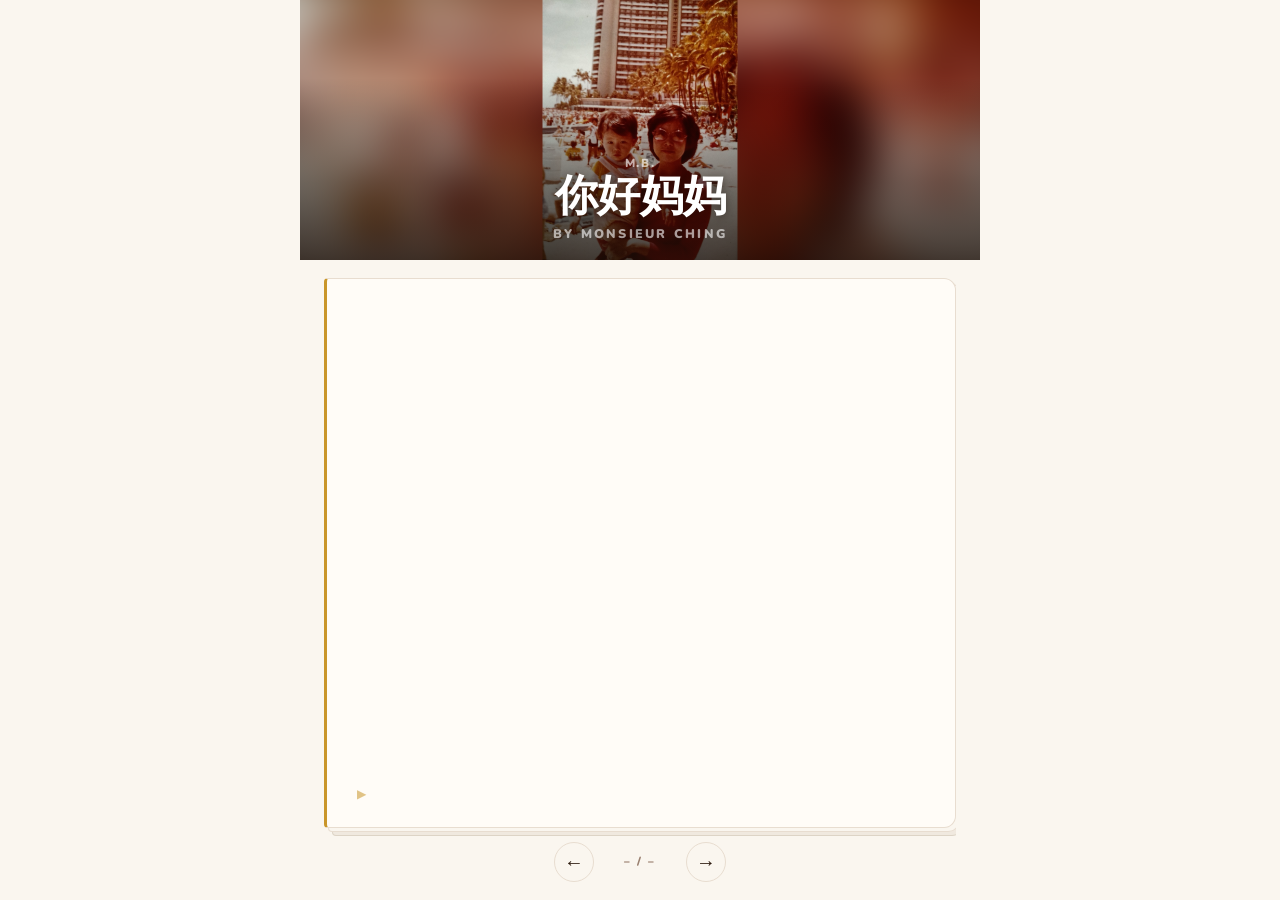
==== commit 23370984: "Fix photo cropping with blur-behind; add card colors - Photos now show full-height centered with a s" ====
--- a/templates/index.html
+++ b/templates/index.html
@@ -10,13 +10,8 @@
   <div id="app">
 
     <header>
-      <div id="photo-stage">
-        <img class="photo active" src="/static/photos/photo1.jpg" alt="">
-        <img class="photo"        src="/static/photos/photo2.jpg" alt="">
-        <img class="photo"        src="/static/photos/photo3.jpg" alt="">
-        <img class="photo"        src="/static/photos/photo4.jpg" alt="">
-        <img class="photo"        src="/static/photos/photo5.jpg" alt="">
-      </div>
+      <div id="photo-blur"></div>
+      <img id="photo-img" src="/static/photos/photo1.jpg" alt="">
       <div id="header-text">
         <div class="monogram">M.B.</div>
         <h1>你好妈妈</h1>
@@ -49,6 +44,23 @@
   <audio id="mama-audio" preload="none"></audio>
 
   <script>
+    const PHOTOS = [
+      "/static/photos/photo1.jpg",
+      "/static/photos/photo2.jpg",
+      "/static/photos/photo3.jpg",
+      "/static/photos/photo4.jpg",
+      "/static/photos/photo5.jpg",
+    ];
+
+    // Card background palettes [bg, border-color]
+    const CARD_COLORS = [
+      ["#FFFCF7", "#E8DDD0"],   // warm ivory
+      ["#FDF3F0", "#EDD8D2"],   // soft rose
+      ["#F4F6F0", "#D8DECC"],   // pale sage
+      ["#FEF8ED", "#E8D9A8"],   // warm gold
+      ["#F6F2F7", "#DCCFE0"],   // dusty lavender
+    ];
+
     // ── Elements ─────────────────────────────────────────────────────
     const cardEl     = document.getElementById("card");
     const labelEl    = document.getElementById("card-label");
@@ -62,9 +74,12 @@
     const prevBtn    = document.getElementById("prev-btn");
     const nextBtn    = document.getElementById("next-btn");
     const audioEl    = document.getElementById("mama-audio");
-
-    let cards      = [];
-    let currentIdx = 0;
+    const photoImg   = document.getElementById("photo-img");
+    const photoBlur  = document.getElementById("photo-blur");
+
+    let cards       = [];
+    let currentIdx  = 0;
+    let photoIdx    = 0;
     let audioPrimed = false;
 
     // ── Audio ─────────────────────────────────────────────────────────
@@ -87,6 +102,8 @@
     // ── Card rendering ────────────────────────────────────────────────
     function renderCard() {
       const c = cards[currentIdx];
+      const [bg, border] = CARD_COLORS[currentIdx % CARD_COLORS.length];
+
       labelEl.textContent    = c.label || "";
       questionEl.textContent = c.question;
       counterEl.textContent  = `${currentIdx + 1} / ${cards.length}`;
@@ -95,6 +112,10 @@
       answerMeta.textContent = "";
       hintEl.style.display   = "";
       cardEl.classList.add("playable");
+
+      cardEl.style.setProperty("--card-bg",     bg);
+      cardEl.style.setProperty("--card-border", border);
+
       prevBtn.disabled = currentIdx === 0;
       nextBtn.disabled = currentIdx === cards.length - 1;
     }
@@ -127,16 +148,12 @@
     cardEl.addEventListener("click", () => {
       if (!cardEl.classList.contains("playable")) return;
       primeAudio();
-      const c = cards[currentIdx];
-      playClip(c.custom_segments || c.segments);
+      playClip(cards[currentIdx].custom_segments || cards[currentIdx].segments);
       revealAnswer();
     });
 
     cardEl.addEventListener("keydown", e => {
-      if (e.key === "Enter" || e.key === " ") {
-        e.preventDefault();
-        cardEl.click();
-      }
+      if (e.key === "Enter" || e.key === " ") { e.preventDefault(); cardEl.click(); }
     });
 
     replayBtn.addEventListener("click", e => {
@@ -156,13 +173,20 @@
     });
 
     // ── Photo rotation ────────────────────────────────────────────────
-    const photos  = Array.from(document.querySelectorAll(".photo"));
-    let photoIdx  = 0;
-    setInterval(() => {
-      photos[photoIdx].classList.remove("active");
-      photoIdx = (photoIdx + 1) % photos.length;
-      photos[photoIdx].classList.add("active");
-    }, 4500);
+    function cyclePhoto() {
+      photoImg.style.opacity  = "0";
+      photoBlur.style.opacity = "0";
+      setTimeout(() => {
+        photoIdx = (photoIdx + 1) % PHOTOS.length;
+        const src = PHOTOS[photoIdx];
+        photoImg.src = src;
+        photoBlur.style.backgroundImage = `url('${src}')`;
+        photoImg.style.opacity  = "1";
+        photoBlur.style.opacity = "1";
+      }, 700);
+    }
+
+    setInterval(cyclePhoto, 5000);
 
     // ── Load ──────────────────────────────────────────────────────────
     fetch("/questions")
--- a/static/style.css
+++ b/static/style.css
@@ -36,56 +36,67 @@
   padding: 0 24px;
 }
 
-/* ── Header / Photo stage ────────────────────────────────────────── */
+/* ── Header / Photo ──────────────────────────────────────────────── */
 header {
   flex-shrink: 0;
   position: relative;
-  height: 220px;
+  height: 260px;
   overflow: hidden;
-  border-radius: 0 0 6px 6px;
-  margin: 0 -24px;          /* bleed to edges */
-}
-
-#photo-stage {
+  margin: 0 -24px;
+  background: #1a0d06;   /* dark fill for any gaps */
+}
+
+/* Blurred backdrop fills the whole header */
+#photo-blur {
   position: absolute;
-  inset: 0;
-}
-
-.photo {
+  inset: -30px;           /* overshoot to hide blur edge */
+  background-size: cover;
+  background-position: center;
+  background-image: url('/static/photos/photo1.jpg');
+  filter: blur(22px);
+  transform: scale(1.05);
+  opacity: 1;
+  transition: opacity 0.7s ease;
+}
+
+/* Sharp photo, centered, full height, natural width */
+#photo-img {
   position: absolute;
-  inset: 0;
-  width: 100%;
+  top: 0;
+  left: 50%;
+  transform: translateX(-50%);
   height: 100%;
-  object-fit: cover;
-  object-position: center 20%;
-  opacity: 0;
-  transition: opacity 1.2s ease;
-}
-
-.photo.active { opacity: 1; }
-
-/* gradient scrim so text is always legible */
+  width: auto;
+  max-width: 100%;
+  object-fit: contain;
+  opacity: 1;
+  transition: opacity 0.7s ease;
+  z-index: 1;
+}
+
+/* Gradient scrim for legible text */
 header::after {
   content: '';
   position: absolute;
   inset: 0;
   background: linear-gradient(
     to bottom,
-    rgba(44, 26, 14, 0.12) 0%,
-    rgba(44, 26, 14, 0.55) 70%,
-    rgba(44, 26, 14, 0.72) 100%
+    transparent 30%,
+    rgba(26, 13, 6, 0.5) 70%,
+    rgba(26, 13, 6, 0.78) 100%
   );
+  z-index: 2;
   pointer-events: none;
 }
 
+/* Title overlay */
 #header-text {
   position: absolute;
   bottom: 0;
-  left: 0;
-  right: 0;
-  padding: 0 24px 18px;
+  left: 0; right: 0;
+  padding: 0 28px 16px;
   text-align: center;
-  z-index: 1;
+  z-index: 3;
 }
 
 .monogram {
@@ -93,8 +104,8 @@
   font-size: 0.65rem;
   font-weight: 900;
   letter-spacing: 0.14em;
-  color: rgba(255,255,255,0.7);
-  margin-bottom: 6px;
+  color: rgba(255, 255, 255, 0.65);
+  margin-bottom: 5px;
   line-height: 1;
 }
 
@@ -105,15 +116,15 @@
   line-height: 1;
   letter-spacing: -0.01em;
   color: #fff;
-  text-shadow: 0 1px 8px rgba(44,26,14,0.4);
+  text-shadow: 0 1px 10px rgba(26, 13, 6, 0.5);
 }
 
 header .byline {
-  margin-top: 6px;
-  font-size: 0.72rem;
+  margin-top: 5px;
+  font-size: 0.7rem;
   letter-spacing: 0.18em;
   text-transform: uppercase;
-  color: rgba(255,255,255,0.65);
+  color: rgba(255, 255, 255, 0.6);
   font-family: var(--font-display);
   font-weight: 900;
 }
@@ -123,61 +134,57 @@
   flex: 1;
   display: flex;
   flex-direction: column;
-  padding: 20px 0 20px;
-  gap: 16px;
+  padding: 18px 0 18px;
+  gap: 14px;
   overflow: hidden;
 }
 
 /* ── Card ────────────────────────────────────────────────────────── */
 #card {
+  --card-bg:     #FFFCF7;
+  --card-border: #E8DDD0;
+
   flex: 1;
   display: flex;
   flex-direction: column;
-  background: var(--page);
-  border: 1px solid var(--border);
+  background: var(--card-bg);
+  border: 1px solid var(--card-border);
   border-left: 3px solid var(--gold);
   border-radius: 4px 12px 12px 4px;
-  padding: 28px 32px 24px;
+  padding: 26px 30px 22px;
   overflow-y: auto;
   box-shadow:
     4px 4px 0 -1px var(--ivory),
-    4px 4px 0  0px var(--border),
+    4px 4px 0  0px var(--card-border),
     8px 8px 0 -1px #F0E9DF,
     8px 8px 0  0px #DDD4C6;
-  transition: opacity 0.18s ease, border-color 0.2s, box-shadow 0.2s;
+  transition: opacity 0.18s ease, border-color 0.2s, background 0.3s;
+  outline: none;
   scrollbar-width: thin;
-  scrollbar-color: var(--border) transparent;
-  outline: none;
+  scrollbar-color: var(--card-border) transparent;
 }
 
 #card::-webkit-scrollbar       { width: 3px; }
 #card::-webkit-scrollbar-track { background: transparent; }
-#card::-webkit-scrollbar-thumb { background: var(--border); border-radius: 2px; }
+#card::-webkit-scrollbar-thumb { background: var(--card-border); border-radius: 2px; }
 
 #card.fading { opacity: 0; }
 
-#card.playable {
-  cursor: pointer;
-}
+#card.playable { cursor: pointer; }
 
 #card.playable:hover {
   border-color: var(--gold);
-  box-shadow:
-    4px 4px 0 -1px var(--ivory),
-    4px 4px 0  0px var(--gold),
-    8px 8px 0 -1px #F0E9DF,
-    8px 8px 0  0px #DDD4C6;
 }
 
 /* ── Card label ──────────────────────────────────────────────────── */
 #card-label {
   font-family: var(--font-display);
-  font-size: 0.56rem;
+  font-size: 0.55rem;
   font-weight: 900;
   letter-spacing: 0.18em;
   text-transform: uppercase;
   color: var(--muted);
-  margin-bottom: 14px;
+  margin-bottom: 12px;
   min-height: 1em;
 }
 
@@ -194,22 +201,22 @@
 /* ── Play hint ───────────────────────────────────────────────────── */
 #card-hint {
   margin-top: auto;
-  padding-top: 20px;
-  font-size: 0.72rem;
+  padding-top: 18px;
+  font-size: 0.68rem;
   color: var(--gold);
-  letter-spacing: 0.08em;
-  font-family: var(--font-display);
-  font-weight: 900;
-  opacity: 0.7;
+  font-family: var(--font-display);
+  font-weight: 900;
+  opacity: 0.55;
   transition: opacity 0.2s;
   flex-shrink: 0;
+  letter-spacing: 0.05em;
 }
 
 #card.playable:hover #card-hint { opacity: 1; }
 
 /* ── Answer section ──────────────────────────────────────────────── */
 #card-answer {
-  margin-top: 20px;
+  margin-top: 18px;
   display: flex;
   flex-direction: column;
   gap: 12px;
@@ -219,7 +226,7 @@
 #card-answer.hidden { display: none; }
 
 @keyframes fadeUp {
-  from { opacity: 0; transform: translateY(8px); }
+  from { opacity: 0; transform: translateY(6px); }
   to   { opacity: 1; transform: translateY(0); }
 }
 
@@ -234,12 +241,12 @@
   content: '';
   flex: 1;
   height: 1px;
-  background: var(--border);
+  background: var(--card-border);
 }
 
 .answer-rule span {
   font-family: var(--font-display);
-  font-size: 0.54rem;
+  font-size: 0.53rem;
   font-weight: 900;
   letter-spacing: 0.18em;
   text-transform: uppercase;
@@ -249,7 +256,7 @@
 
 #answer-meta {
   font-family: var(--font-display);
-  font-size: 0.56rem;
+  font-size: 0.55rem;
   font-weight: 900;
   letter-spacing: 0.12em;
   text-transform: uppercase;
@@ -268,7 +275,7 @@
 #replay-btn {
   align-self: flex-start;
   background: none;
-  border: 1px solid var(--border);
+  border: 1px solid var(--card-border);
   border-radius: 4px;
   padding: 5px 16px;
   font-family: var(--font-display);
@@ -335,8 +342,8 @@
 
 /* ── Responsive ──────────────────────────────────────────────────── */
 @media (max-width: 540px) {
-  header       { height: 180px; }
-  header h1    { font-size: 1.9rem; }
-  #card        { padding: 22px 20px 18px; }
+  header         { height: 210px; }
+  header h1      { font-size: 1.9rem; }
+  #card          { padding: 20px 18px 16px; }
   #card-question { font-size: 1.25rem; }
 }
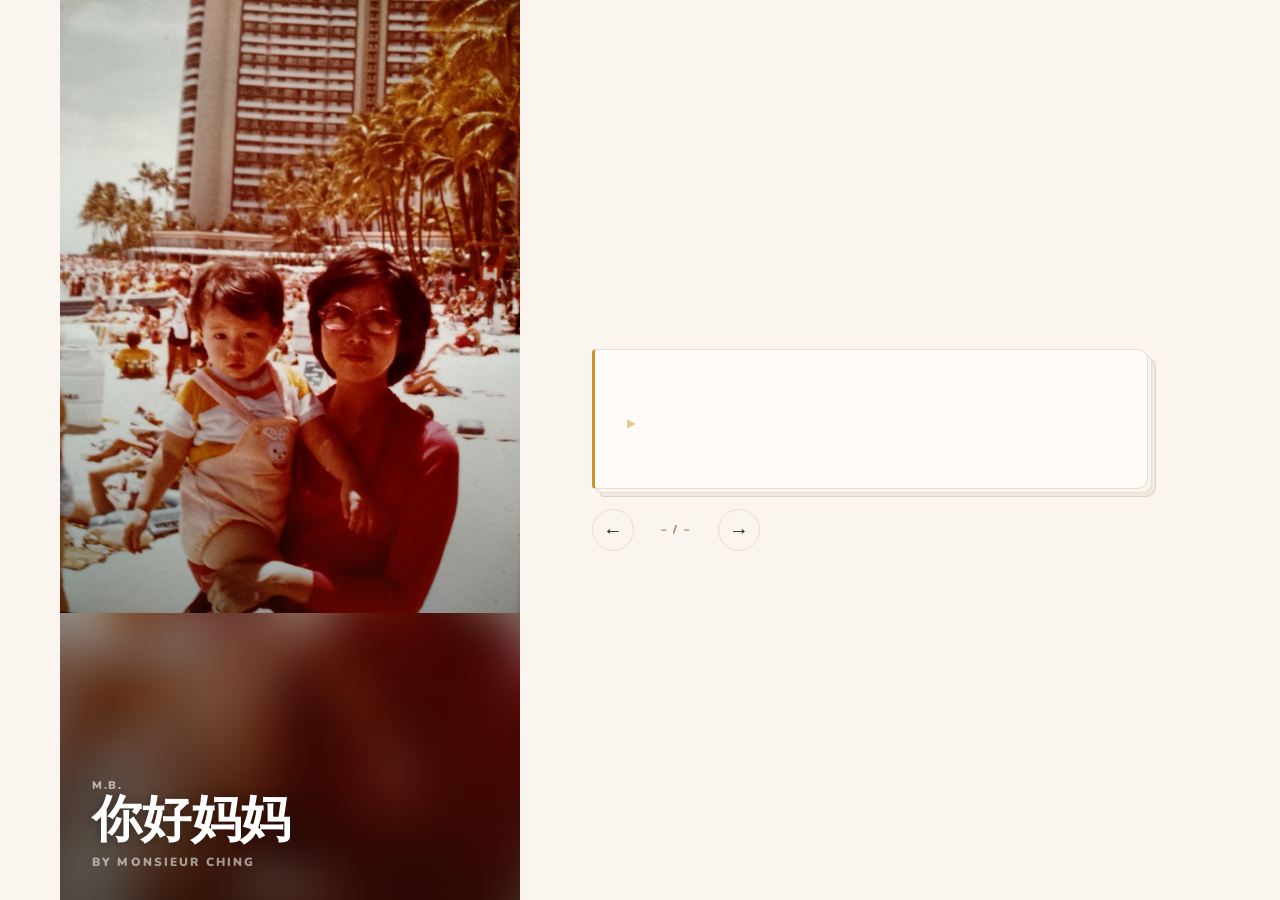
==== commit a13ed4f7: "Responsive two-column layout for desktop; shorter cards - Desktop (≥860px): photo panel full-height " ====
--- a/templates/index.html
+++ b/templates/index.html
@@ -9,7 +9,7 @@
 <body>
   <div id="app">
 
-    <header>
+    <div id="photo-panel">
       <div id="photo-blur"></div>
       <img id="photo-img" src="/static/photos/photo1.jpg" alt="">
       <div id="header-text">
@@ -17,9 +17,9 @@
         <h1>你好妈妈</h1>
         <p class="byline">By Monsieur Ching</p>
       </div>
-    </header>
-
-    <div id="deck-area">
+    </div>
+
+    <div id="content-panel">
       <div id="card" class="playable" role="button" tabindex="0" aria-label="Tap to hear Mama's answer">
         <div id="card-label"></div>
         <div id="card-question"></div>
@@ -52,13 +52,13 @@
       "/static/photos/photo5.jpg",
     ];
 
-    // Card background palettes [bg, border-color]
+    // Card palettes [bg, border, accent (left edge)]
     const CARD_COLORS = [
-      ["#FFFCF7", "#E8DDD0"],   // warm ivory
-      ["#FDF3F0", "#EDD8D2"],   // soft rose
-      ["#F4F6F0", "#D8DECC"],   // pale sage
-      ["#FEF8ED", "#E8D9A8"],   // warm gold
-      ["#F6F2F7", "#DCCFE0"],   // dusty lavender
+      ["#FFFCF7", "#E8DDD0", "#C9962A"],  // ivory    / gold
+      ["#FDF3F0", "#EDD8D2", "#B85450"],  // rose     / terracotta
+      ["#F4F6F0", "#D8DECC", "#6B8A6B"],  // sage     / green
+      ["#FEF8ED", "#E8D9A8", "#A07418"],  // gold     / amber
+      ["#F6F2F7", "#DCCFE0", "#8B6B8E"],  // lavender / mauve
     ];
 
     // ── Elements ─────────────────────────────────────────────────────
@@ -82,6 +82,28 @@
     let photoIdx    = 0;
     let audioPrimed = false;
 
+    // ── Swipe ─────────────────────────────────────────────────────────
+    let touchStartX = 0;
+    let didSwipe    = false;
+
+    document.addEventListener("touchstart", e => {
+      touchStartX = e.touches[0].clientX;
+      didSwipe    = false;
+    }, { passive: true });
+
+    document.addEventListener("touchmove", e => {
+      if (Math.abs(e.touches[0].clientX - touchStartX) > 12) didSwipe = true;
+    }, { passive: true });
+
+    document.addEventListener("touchend", e => {
+      if (!didSwipe) return;
+      const dx = e.changedTouches[0].clientX - touchStartX;
+      if (Math.abs(dx) > 48) {
+        if (dx < 0) nextBtn.click();
+        else        prevBtn.click();
+      }
+    }, { passive: true });
+
     // ── Audio ─────────────────────────────────────────────────────────
     function primeAudio() {
       if (audioPrimed) return;
@@ -102,7 +124,7 @@
     // ── Card rendering ────────────────────────────────────────────────
     function renderCard() {
       const c = cards[currentIdx];
-      const [bg, border] = CARD_COLORS[currentIdx % CARD_COLORS.length];
+      const [bg, border, accent] = CARD_COLORS[currentIdx % CARD_COLORS.length];
 
       labelEl.textContent    = c.label || "";
       questionEl.textContent = c.question;
@@ -115,6 +137,7 @@
 
       cardEl.style.setProperty("--card-bg",     bg);
       cardEl.style.setProperty("--card-border", border);
+      cardEl.style.setProperty("--card-accent", accent);
 
       prevBtn.disabled = currentIdx === 0;
       nextBtn.disabled = currentIdx === cards.length - 1;
@@ -146,6 +169,7 @@
 
     // ── Card click ────────────────────────────────────────────────────
     cardEl.addEventListener("click", () => {
+      if (didSwipe) return;
       if (!cardEl.classList.contains("playable")) return;
       primeAudio();
       playClip(cards[currentIdx].custom_segments || cards[currentIdx].segments);
--- a/static/style.css
+++ b/static/style.css
@@ -26,30 +26,29 @@
   line-height: 1.7;
 }
 
-/* ── App layout ──────────────────────────────────────────────────── */
+/* ════════════════════════════════════════════════════════════════════
+   MOBILE  (single column, stacked)
+   ════════════════════════════════════════════════════════════════════ */
+
 #app {
   display: flex;
   flex-direction: column;
   height: 100vh;
-  max-width: 680px;
-  margin: 0 auto;
-  padding: 0 24px;
-}
-
-/* ── Header / Photo ──────────────────────────────────────────────── */
-header {
+  overflow: hidden;
+}
+
+/* ── Photo panel (mobile: horizontal strip) ──────────────────────── */
+#photo-panel {
   flex-shrink: 0;
   position: relative;
-  height: 260px;
+  height: 200px;
   overflow: hidden;
-  margin: 0 -24px;
-  background: #1a0d06;   /* dark fill for any gaps */
-}
-
-/* Blurred backdrop fills the whole header */
+  background: #1a0d06;
+}
+
 #photo-blur {
   position: absolute;
-  inset: -30px;           /* overshoot to hide blur edge */
+  inset: -30px;
   background-size: cover;
   background-position: center;
   background-image: url('/static/photos/photo1.jpg');
@@ -59,7 +58,6 @@
   transition: opacity 0.7s ease;
 }
 
-/* Sharp photo, centered, full height, natural width */
 #photo-img {
   position: absolute;
   top: 0;
@@ -74,141 +72,138 @@
   z-index: 1;
 }
 
-/* Gradient scrim for legible text */
-header::after {
+/* gradient scrim */
+#photo-panel::after {
   content: '';
   position: absolute;
   inset: 0;
   background: linear-gradient(
     to bottom,
-    transparent 30%,
-    rgba(26, 13, 6, 0.5) 70%,
-    rgba(26, 13, 6, 0.78) 100%
+    transparent 25%,
+    rgba(26, 13, 6, 0.45) 65%,
+    rgba(26, 13, 6, 0.75) 100%
   );
   z-index: 2;
   pointer-events: none;
 }
 
-/* Title overlay */
 #header-text {
   position: absolute;
   bottom: 0;
   left: 0; right: 0;
-  padding: 0 28px 16px;
+  padding: 0 24px 14px;
   text-align: center;
   z-index: 3;
 }
 
 .monogram {
   font-family: var(--font-display);
-  font-size: 0.65rem;
+  font-size: 0.62rem;
   font-weight: 900;
   letter-spacing: 0.14em;
-  color: rgba(255, 255, 255, 0.65);
-  margin-bottom: 5px;
+  color: rgba(255, 255, 255, 0.6);
+  margin-bottom: 4px;
   line-height: 1;
 }
 
-header h1 {
-  font-family: var(--font-display);
-  font-weight: 900;
-  font-size: 2.4rem;
+#photo-panel h1 {
+  font-family: var(--font-display);
+  font-weight: 900;
+  font-size: 2.2rem;
   line-height: 1;
   letter-spacing: -0.01em;
   color: #fff;
   text-shadow: 0 1px 10px rgba(26, 13, 6, 0.5);
 }
 
-header .byline {
-  margin-top: 5px;
-  font-size: 0.7rem;
+#photo-panel .byline {
+  margin-top: 4px;
+  font-size: 0.66rem;
   letter-spacing: 0.18em;
   text-transform: uppercase;
-  color: rgba(255, 255, 255, 0.6);
-  font-family: var(--font-display);
-  font-weight: 900;
-}
-
-/* ── Deck area ───────────────────────────────────────────────────── */
-#deck-area {
+  color: rgba(255, 255, 255, 0.55);
+  font-family: var(--font-display);
+  font-weight: 900;
+}
+
+/* ── Content panel (mobile) ──────────────────────────────────────── */
+#content-panel {
   flex: 1;
   display: flex;
   flex-direction: column;
-  padding: 18px 0 18px;
-  gap: 14px;
+  padding: 16px 20px 16px;
+  gap: 12px;
   overflow: hidden;
+  background: var(--ivory);
 }
 
 /* ── Card ────────────────────────────────────────────────────────── */
 #card {
   --card-bg:     #FFFCF7;
   --card-border: #E8DDD0;
-
-  flex: 1;
+  --card-accent: #C9962A;
+
   display: flex;
   flex-direction: column;
   background: var(--card-bg);
   border: 1px solid var(--card-border);
-  border-left: 3px solid var(--gold);
-  border-radius: 4px 12px 12px 4px;
-  padding: 26px 30px 22px;
+  border-left: 3px solid var(--card-accent);
+  border-radius: 4px 10px 10px 4px;
+  padding: 20px 24px 18px;
   overflow-y: auto;
   box-shadow:
-    4px 4px 0 -1px var(--ivory),
-    4px 4px 0  0px var(--card-border),
-    8px 8px 0 -1px #F0E9DF,
-    8px 8px 0  0px #DDD4C6;
+    3px 3px 0 -1px var(--ivory),
+    3px 3px 0  0px var(--card-border),
+    6px 6px 0 -1px #F0E9DF,
+    6px 6px 0  0px #DDD4C6;
   transition: opacity 0.18s ease, border-color 0.2s, background 0.3s;
   outline: none;
   scrollbar-width: thin;
   scrollbar-color: var(--card-border) transparent;
+
+  /* Don't stretch to fill all remaining space — let content breathe */
+  flex: 0 1 auto;
+  min-height: 140px;
 }
 
 #card::-webkit-scrollbar       { width: 3px; }
 #card::-webkit-scrollbar-track { background: transparent; }
 #card::-webkit-scrollbar-thumb { background: var(--card-border); border-radius: 2px; }
 
-#card.fading { opacity: 0; }
-
+#card.fading   { opacity: 0; }
 #card.playable { cursor: pointer; }
-
-#card.playable:hover {
-  border-color: var(--gold);
-}
+#card.playable:hover { border-color: var(--card-accent); }
 
 /* ── Card label ──────────────────────────────────────────────────── */
 #card-label {
   font-family: var(--font-display);
-  font-size: 0.55rem;
+  font-size: 0.54rem;
   font-weight: 900;
   letter-spacing: 0.18em;
   text-transform: uppercase;
   color: var(--muted);
-  margin-bottom: 12px;
+  margin-bottom: 10px;
   min-height: 1em;
 }
 
 /* ── Card question ───────────────────────────────────────────────── */
 #card-question {
   font-family: var(--font-body);
-  font-size: 1.5rem;
+  font-size: 1.4rem;
   font-weight: 500;
-  line-height: 1.45;
+  line-height: 1.4;
   color: var(--ink);
-  flex-shrink: 0;
 }
 
 /* ── Play hint ───────────────────────────────────────────────────── */
 #card-hint {
-  margin-top: auto;
-  padding-top: 18px;
-  font-size: 0.68rem;
-  color: var(--gold);
-  font-family: var(--font-display);
-  font-weight: 900;
-  opacity: 0.55;
+  margin-top: 16px;
+  font-size: 0.65rem;
+  color: var(--card-accent);
+  font-family: var(--font-display);
+  font-weight: 900;
+  opacity: 0.5;
   transition: opacity 0.2s;
-  flex-shrink: 0;
   letter-spacing: 0.05em;
 }
 
@@ -216,11 +211,11 @@
 
 /* ── Answer section ──────────────────────────────────────────────── */
 #card-answer {
-  margin-top: 18px;
+  margin-top: 16px;
   display: flex;
   flex-direction: column;
-  gap: 12px;
-  animation: fadeUp 0.35s ease;
+  gap: 10px;
+  animation: fadeUp 0.3s ease;
 }
 
 #card-answer.hidden { display: none; }
@@ -246,17 +241,17 @@
 
 .answer-rule span {
   font-family: var(--font-display);
-  font-size: 0.53rem;
+  font-size: 0.52rem;
   font-weight: 900;
   letter-spacing: 0.18em;
   text-transform: uppercase;
   white-space: nowrap;
-  color: var(--gold);
+  color: var(--card-accent);
 }
 
 #answer-meta {
   font-family: var(--font-display);
-  font-size: 0.55rem;
+  font-size: 0.54rem;
   font-weight: 900;
   letter-spacing: 0.12em;
   text-transform: uppercase;
@@ -265,8 +260,8 @@
 
 #answer-text {
   font-family: var(--font-body);
-  font-size: 1.05rem;
-  line-height: 1.75;
+  font-size: 1rem;
+  line-height: 1.7;
   color: var(--ink);
   font-style: italic;
   white-space: pre-wrap;
@@ -277,9 +272,9 @@
   background: none;
   border: 1px solid var(--card-border);
   border-radius: 4px;
-  padding: 5px 16px;
-  font-family: var(--font-display);
-  font-size: 0.6rem;
+  padding: 4px 14px;
+  font-family: var(--font-display);
+  font-size: 0.58rem;
   font-weight: 900;
   letter-spacing: 0.1em;
   color: var(--muted);
@@ -288,8 +283,8 @@
 }
 
 #replay-btn:hover {
-  border-color: var(--gold);
-  color: var(--gold);
+  border-color: var(--card-accent);
+  color: var(--card-accent);
 }
 
 /* ── Navigation ──────────────────────────────────────────────────── */
@@ -298,12 +293,12 @@
   display: flex;
   align-items: center;
   justify-content: center;
-  gap: 20px;
+  gap: 18px;
 }
 
 #counter-text {
   font-family: var(--font-display);
-  font-size: 0.62rem;
+  font-size: 0.6rem;
   font-weight: 900;
   letter-spacing: 0.18em;
   color: var(--muted);
@@ -316,9 +311,9 @@
   background: none;
   border: 1px solid var(--border);
   border-radius: 50%;
-  width: 40px;
-  height: 40px;
-  font-size: 1.1rem;
+  width: 38px;
+  height: 38px;
+  font-size: 1rem;
   color: var(--ink);
   cursor: pointer;
   transition: border-color 0.15s, color 0.15s, transform 0.1s;
@@ -340,10 +335,87 @@
   cursor: not-allowed;
 }
 
-/* ── Responsive ──────────────────────────────────────────────────── */
-@media (max-width: 540px) {
-  header         { height: 210px; }
-  header h1      { font-size: 1.9rem; }
-  #card          { padding: 20px 18px 16px; }
-  #card-question { font-size: 1.25rem; }
-}
+
+/* ════════════════════════════════════════════════════════════════════
+   DESKTOP  (two-column: photo left, card right)
+   ════════════════════════════════════════════════════════════════════ */
+
+@media (min-width: 860px) {
+
+  #app {
+    flex-direction: row;
+    max-width: 1160px;
+    margin: 0 auto;
+    height: 100vh;
+    overflow: hidden;
+  }
+
+  /* ── Photo panel: full-height left column ──────────────────────── */
+  #photo-panel {
+    width: 400px;
+    height: 100vh;
+    flex-shrink: 0;
+    border-radius: 0;
+  }
+
+  #photo-img {
+    /* On desktop, photos are tall — show top (faces) */
+    object-position: center top;
+    top: 0;
+  }
+
+  #photo-panel::after {
+    background: linear-gradient(
+      to bottom,
+      transparent 40%,
+      rgba(26, 13, 6, 0.35) 70%,
+      rgba(26, 13, 6, 0.7) 100%
+    );
+  }
+
+  #header-text {
+    padding: 0 32px 28px;
+    text-align: left;
+  }
+
+  #photo-panel h1   { font-size: 2.8rem; }
+  #photo-panel .byline { margin-top: 6px; }
+
+  /* ── Content panel: right column ──────────────────────────────── */
+  #content-panel {
+    flex: 1;
+    display: flex;
+    flex-direction: column;
+    justify-content: center;
+    padding: 48px 52px;
+    gap: 20px;
+    overflow: hidden;
+  }
+
+  /* ── Card on desktop ───────────────────────────────────────────── */
+  #card {
+    flex: 0 1 auto;
+    padding: 28px 32px 24px;
+    box-shadow:
+      4px 4px 0 -1px var(--ivory),
+      4px 4px 0  0px var(--card-border),
+      8px 8px 0 -1px #F0E9DF,
+      8px 8px 0  0px #DDD4C6;
+  }
+
+  #card-question { font-size: 1.6rem; }
+
+  #card-nav { justify-content: flex-start; gap: 16px; }
+
+  #prev-btn, #next-btn { width: 42px; height: 42px; font-size: 1.1rem; }
+}
+
+
+/* ════════════════════════════════════════════════════════════════════
+   LARGE DESKTOP  (more breathing room)
+   ════════════════════════════════════════════════════════════════════ */
+
+@media (min-width: 1100px) {
+  #photo-panel   { width: 460px; }
+  #content-panel { padding: 56px 72px; }
+}
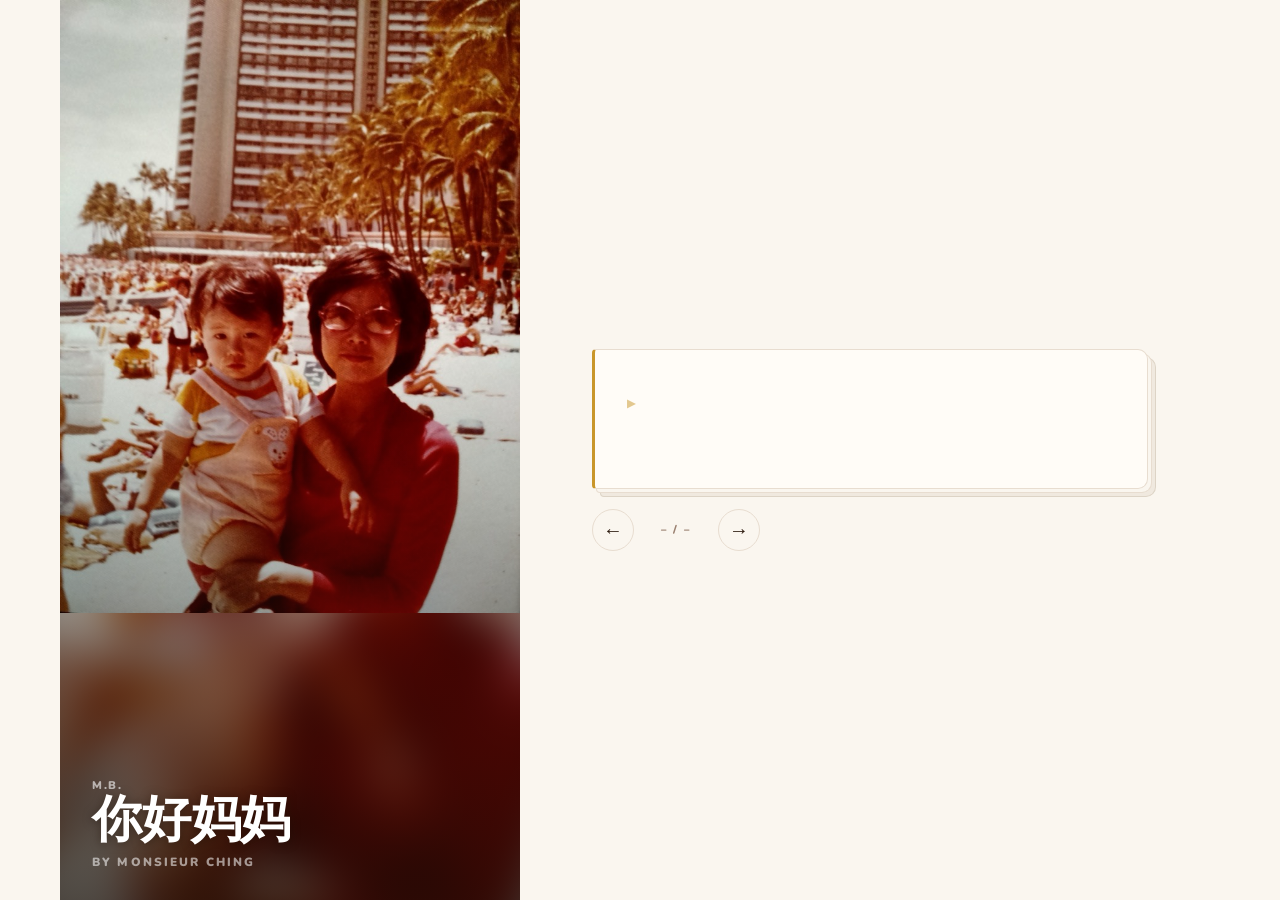
==== commit ec34e9ba: "Remove misleading card label Label described the interview exchange, not the visitor question — remo" ====
--- a/templates/index.html
+++ b/templates/index.html
@@ -21,7 +21,6 @@
 
     <div id="content-panel">
       <div id="card" class="playable" role="button" tabindex="0" aria-label="Tap to hear Mama's answer">
-        <div id="card-label"></div>
         <div id="card-question"></div>
         <div id="card-hint">&#9654;</div>
         <div id="card-answer" class="hidden">
@@ -63,7 +62,6 @@
 
     // ── Elements ─────────────────────────────────────────────────────
     const cardEl     = document.getElementById("card");
-    const labelEl    = document.getElementById("card-label");
     const questionEl = document.getElementById("card-question");
     const hintEl     = document.getElementById("card-hint");
     const answerEl   = document.getElementById("card-answer");
@@ -126,7 +124,6 @@
       const c = cards[currentIdx];
       const [bg, border, accent] = CARD_COLORS[currentIdx % CARD_COLORS.length];
 
-      labelEl.textContent    = c.label || "";
       questionEl.textContent = c.question;
       counterEl.textContent  = `${currentIdx + 1} / ${cards.length}`;
       answerEl.classList.add("hidden");
--- a/static/style.css
+++ b/static/style.css
@@ -174,18 +174,6 @@
 #card.playable { cursor: pointer; }
 #card.playable:hover { border-color: var(--card-accent); }
 
-/* ── Card label ──────────────────────────────────────────────────── */
-#card-label {
-  font-family: var(--font-display);
-  font-size: 0.54rem;
-  font-weight: 900;
-  letter-spacing: 0.18em;
-  text-transform: uppercase;
-  color: var(--muted);
-  margin-bottom: 10px;
-  min-height: 1em;
-}
-
 /* ── Card question ───────────────────────────────────────────────── */
 #card-question {
   font-family: var(--font-body);
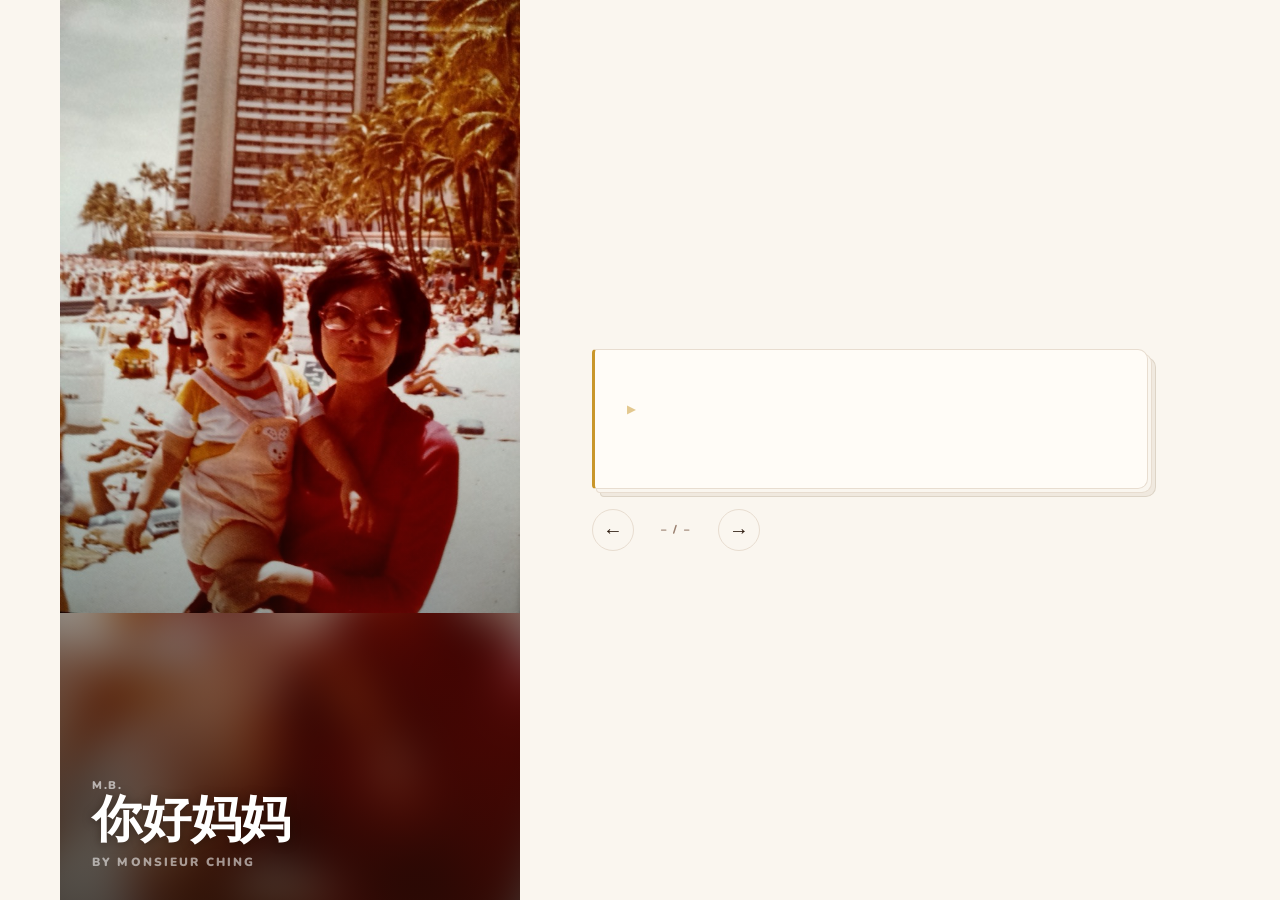
==== commit e700b29e: "Add Traditional Chinese translations to all card questions 81 visitor_questions translated via Claud" ====
--- a/templates/index.html
+++ b/templates/index.html
@@ -22,6 +22,7 @@
     <div id="content-panel">
       <div id="card" class="playable" role="button" tabindex="0" aria-label="Tap to hear Mama's answer">
         <div id="card-question"></div>
+        <div id="card-question-zh"></div>
         <div id="card-hint">&#9654;</div>
         <div id="card-answer" class="hidden">
           <div class="answer-rule"><span>Mama's answer</span></div>
@@ -61,8 +62,9 @@
     ];
 
     // ── Elements ─────────────────────────────────────────────────────
-    const cardEl     = document.getElementById("card");
-    const questionEl = document.getElementById("card-question");
+    const cardEl       = document.getElementById("card");
+    const questionEl   = document.getElementById("card-question");
+    const questionZhEl = document.getElementById("card-question-zh");
     const hintEl     = document.getElementById("card-hint");
     const answerEl   = document.getElementById("card-answer");
     const answerMeta = document.getElementById("answer-meta");
@@ -124,7 +126,8 @@
       const c = cards[currentIdx];
       const [bg, border, accent] = CARD_COLORS[currentIdx % CARD_COLORS.length];
 
-      questionEl.textContent = c.question;
+      questionEl.textContent   = c.question;
+      questionZhEl.textContent = c.question_zh || "";
       counterEl.textContent  = `${currentIdx + 1} / ${cards.length}`;
       answerEl.classList.add("hidden");
       answerText.textContent = "";
--- a/static/style.css
+++ b/static/style.css
@@ -183,6 +183,17 @@
   color: var(--ink);
 }
 
+#card-question-zh {
+  margin-top: 6px;
+  font-family: var(--font-body);
+  font-size: 1rem;
+  font-weight: 400;
+  line-height: 1.4;
+  color: var(--card-accent);
+  opacity: 0.75;
+  font-style: italic;
+}
+
 /* ── Play hint ───────────────────────────────────────────────────── */
 #card-hint {
   margin-top: 16px;
